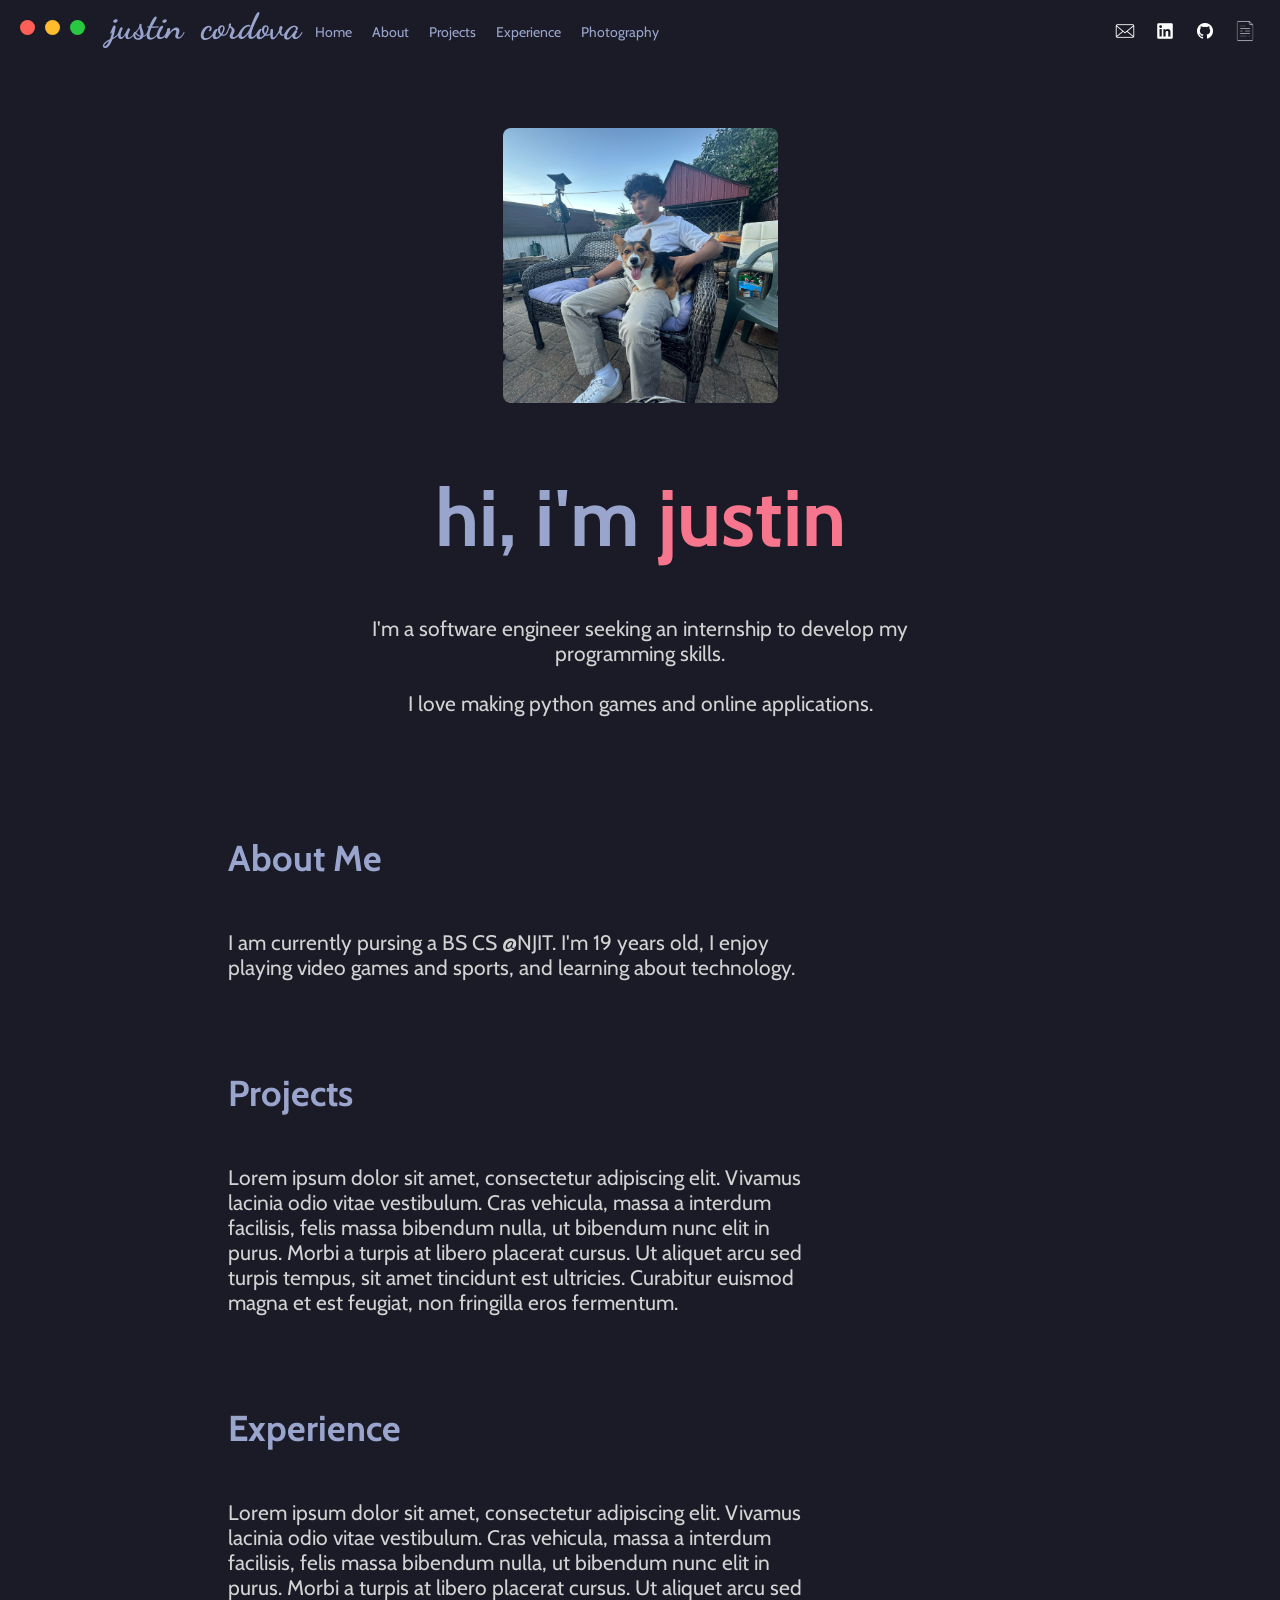
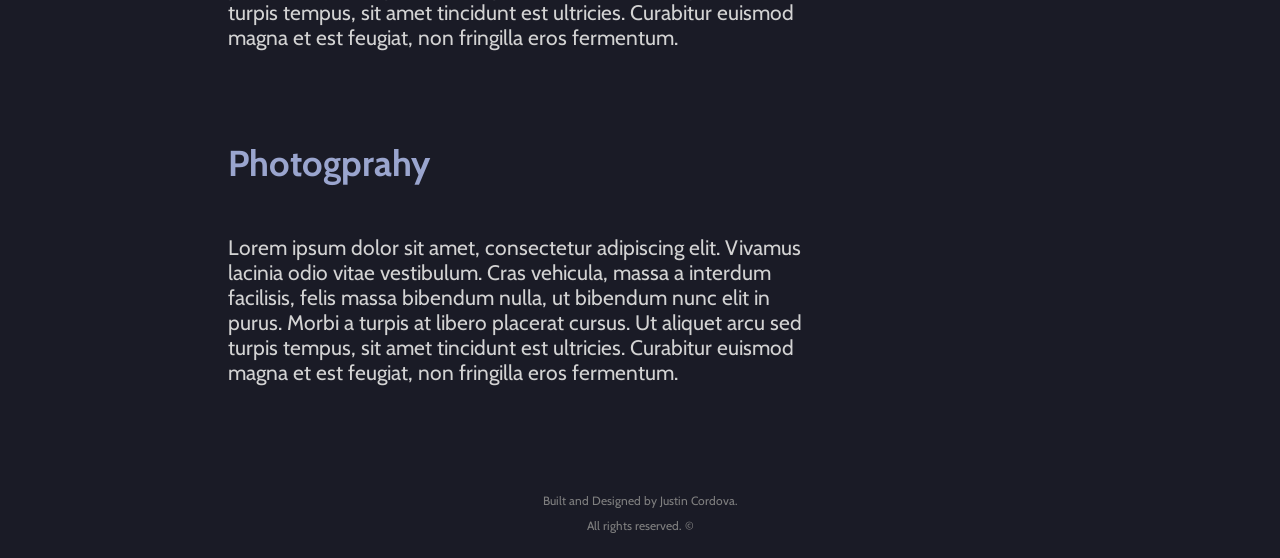
==== index.html @ ad3e6fce "COMMIT" ====
<!DOCTYPE html>
<html lang="en">
  <head>
    <meta charset="UTF-8" />
    <meta name="viewport" content="width=device-width, initial-scale=1.0" />
    <title>Justin Cordova</title>
    <link
      rel="shortcut icon"
      type="image/x-icon"
      href="assets/img/favicon.jpeg"
    />
    <link rel="stylesheet" href="styles/index.css" />
    <link
      rel="stylesheet"
      href="https://fonts.googleapis.com/css2?family=Dancing+Script&display=swap"
    />
    <link
      rel="stylesheet"
      href="https://fonts.googleapis.com/css2?family=Dancing+Script&family=Cabin&display=swap"
    />
  </head>
  <!-- Header Background -->
  <div class="header-bg"></div>

  <body id="home">
    <!-- Header -->
    <header>
      <div class="header-content">
        <h1>
          <span>j</span><span>u</span><span>s</span><span>t</span><span>i</span
          ><span>n</span>
          <span> </span>
          <span>c</span><span>o</span><span>r</span><span>d</span><span>o</span
          ><span>v</span><span>a</span>
        </h1>
        <!-- Navigation -->
        <nav>
          <ul>
            <li><a href="index.html">Home</a></li>
            <li><a href="#about">About</a></li>
            <li><a href="#projects">Projects</a></li>
            <li><a href="#experience">Experience</a></li>
            <li><a href="#photography">Photography</a></li>
          </ul>
        </nav>
      </div>
      <div id="mac-controls">
        <a href="#home" class="mac-circle red-circle"></a>
        <a href="#home" class="mac-circle yellow-circle"></a>
        <a href="#home" class="mac-circle green-circle"></a>
      </div>
      <!-- Social Links Section -->
      <ul class="social-links">
        <li>
          <a href="mailto:justinavodroc@gmail.com">
            <img
              src="assets/img/email-icon.png"
              alt="Email"
              class="social-icon email-icon"
            />
          </a>
        </li>
        <li>
          <a
            href="https://www.linkedin.com/in/justinalolorcordova/"
            target="_blank"
          >
            <img
              src="assets/img/linkedin-icon.png"
              alt="LinkedIn"
              class="social-icon linkedin-icon"
            />
          </a>
        </li>
        <li>
          <a href="https://github.com/JustinCordova" target="_blank">
            <img
              src="assets/img/github-icon.png"
              alt="GitHub"
              class="social-icon github-icon"
            />
          </a>
        </li>
        <li>
          <a href="resume.html">
            <img
              src="assets/img/resume-icon.png"
              alt="Resume"
              class="social-icon resume-icon"
            />
          </a>
        </li>
      </ul>
    </header>

    <!-- Main content -->
    <main>
      <!-- About Section -->
      <section class="default" id="start">
        <div class="image-container">
          <img
            src="assets/img/jusy.jpg"
            alt="jusy"
            class="about-image"
            draggable="false"
            title=""
          />
        </div>
        <h2 class="hello">hi, i'm <span class="highlight">justin</span></h2>
        <p>
          I'm a software engineer seeking an internship to develop my
          programming skills.
          <br />
          <br />
          I love making python games and online applications.
        </p>
      </section>

      <!-- About Section -->
      <section class="default" id="about">
        <h2>About Me</h2>
        <p>I am currently pursing a BS CS @NJIT. I'm 19 years old, I enjoy playing
          video games and sports, and learning about technology.
        </p>
      </section>
      <!-- Projects Section -->
      <section class="default" id="projects">
        <h2>Projects</h2>
        <p>
          Lorem ipsum dolor sit amet, consectetur adipiscing elit. Vivamus
          lacinia odio vitae vestibulum. Cras vehicula, massa a interdum
          facilisis, felis massa bibendum nulla, ut bibendum nunc elit in purus.
          Morbi a turpis at libero placerat cursus. Ut aliquet arcu sed turpis
          tempus, sit amet tincidunt est ultricies. Curabitur euismod magna et
          est feugiat, non fringilla eros fermentum.
        </p>
      </section>
      <!-- Experience Section -->
      <section class="default" id="experience">
        <h2>Experience</h2>
        <p>
          Lorem ipsum dolor sit amet, consectetur adipiscing elit. Vivamus
          lacinia odio vitae vestibulum. Cras vehicula, massa a interdum
          facilisis, felis massa bibendum nulla, ut bibendum nunc elit in purus.
          Morbi a turpis at libero placerat cursus. Ut aliquet arcu sed turpis
          tempus, sit amet tincidunt est ultricies. Curabitur euismod magna et
          est feugiat, non fringilla eros fermentum.
        </p>
      </section>
      <!-- Photography Section -->
      <section class="default" id="photography">
        <h2>Photogprahy</h2>
        <p>
          Lorem ipsum dolor sit amet, consectetur adipiscing elit. Vivamus
          lacinia odio vitae vestibulum. Cras vehicula, massa a interdum
          facilisis, felis massa bibendum nulla, ut bibendum nunc elit in purus.
          Morbi a turpis at libero placerat cursus. Ut aliquet arcu sed turpis
          tempus, sit amet tincidunt est ultricies. Curabitur euismod magna et
          est feugiat, non fringilla eros fermentum.
        </p>
      </section>
    </main>

    <!-- Footer section -->
    <footer>
      <p>Built and Designed by Justin Cordova.</p>
      <p>All rights reserved. &copy;</p>
    </footer>

    <!-- Hidden audio player -->
    <audio id="audio-player" style="display: none"></audio>

    <!-- External JavaScript file -->
    <script src="script.js"></script>
  </body>
</html>
---- styles/index.css ----
/* General styling */
body {
  display: flex;
  flex-direction: column;
  align-items: stretch; /* Align everything to the top left */
  min-height: 100%;
  overflow-y: auto;
  background-color: #1a1b26;
}

/* Scrollbar styling  */
::-webkit-scrollbar {
  width: 6px;
}

::-webkit-scrollbar-thumb {
  background-color: #888;
  border-radius: 6px;
}

::-webkit-scrollbar-thumb:hover {
  background-color: #555;
}

::-webkit-scrollbar-track {
  background: #1a1b26;
}

/* Header styling */
header {
  background-size: 100%;
  color: white;
  text-align: center;
  z-index: 1;
}

header h1 {
  color: #9aa5ce;
  font-family: "Dancing Script", cursive;
  font-size: 36px;
  margin-top: 0;
  position: fixed;
  left: 110px;
  top: 5px;
  z-index: 2;
}

header h1 span {
  display: inline-block;
  transition: transform 0.2s ease;
}

header h1 span:hover {
  transform: translateY(-5px);
  color: #f7768e;
}
.header-bg {
  width: 100%; /* Full width */
  height: 60px; /* Adjust height as needed */
  background-color: #1a1b26; /* Dark background color */
  position: fixed; /* Fixed position under header */
  top: 0px; /* Position it right below the header (adjust based on header height) */
  left: 0; /* Align it to the left */
  z-index: 0; /* Ensure it stays below the header */
}

/* Navigation menu styling */
nav {
  position: fixed; /* Use absolute positioning */
  top: 23px; /* Adjust to move it down from the top */
  left: 315px; /* Center the nav horizontally */
}

nav ul {
  list-style-type: none;
  padding: 0;
  margin: 0;
  display: flex; /* Align navigation items in a row */
}

nav ul li {
  margin-right: 20px; /* Space between items */
}

nav ul li a {
  font-family: "Cabin", sans-serif;
  font-size: 14px;
  color: #9aa5ce;
  text-decoration: none;
  transition: transform 0.3s ease, text-shadow 0.3s ease;
}

nav ul li a:hover {
  color: #f7768e;
}

/* Social Links Styling */
.social-links {
  position: fixed;
  top: 0px; /* Adjust the top position */
  right: 20px; /* Align to the right of the screen */
  list-style-type: none;
  display: flex;
  flex-direction: row; /* Changed to row for horizontal layout */
  gap: 10px; /* Space between icons */
}

.social-links li {
  margin: 0;
}

.social-links img {
  width: 30px; /* Adjust the size of icons */
  height: 30px; /* Adjust the size of icons */
  cursor: pointer;
  transition: transform 0.3s ease;
}

/* Hover effect for Email icon */
.social-links .email-icon:hover {
  content: url("../assets/img/email-icon-red.png");
}

/* Hover effect for LinkedIn icon */
.social-links .linkedin-icon:hover {
  content: url("../assets/img/linkedin-icon-red.png");
}

/* Hover effect for GitHub icon */
.social-links .github-icon:hover {
  content: url("../assets/img/github-icon-red.png");
}

/* Hover effect for Resume icon */
.social-links .resume-icon:hover {
  content: url("../assets/img/resume-icon-red.png");
}

#mac-controls {
  position: fixed;
  top: 20px;
  left: 20px;
  display: flex;
  gap: 10px; /* Space between the circles */
  z-index: 1000; /* Keeps them on top of other content */
}

.mac-circle {
  width: 15px;
  height: 15px;
  border-radius: 50%; /* Make the element a circle */
  cursor: pointer; /* Indicate that they are clickable */
}

.red-circle {
  background-color: #ff5f57; /* macOS red button color */
}

.yellow-circle {
  background-color: #ffbd2e; /* macOS yellow button color */
}

.green-circle {
  background-color: #28c840; /* macOS green button color */
}

.mac-circle:hover {
  opacity: 0.8; /* Slightly reduce opacity on hover to show interactivity */
}

/* Main Content Styles */
main {
  flex: 1;
}
.highlight {
  color: #f7768e !important;
}

/* About Section Styling */
.default {
  font-family: "Cabin", sans-serif;
  max-width: 800px; /* Maximum width for the section */
  margin: 50px auto; /* Center the section with auto margins */
  padding: 20px; /* Padding inside the section */
  margin-top: -50px;
  margin-left: 200px;
  border-radius: 8px; /* Rounded corners */
  color: white; /* Text color */
}

/* About Section Heading */
.default h2 {
  color: #9aa5ce;
  font-size: 36px; /* Size of the heading */
  margin-bottom: 50px; /* Space below the heading */
}

/* About Section Paragraph */
.default p {
  color: lightgrey;
  font-size: 21px; /* Size of the paragraph text */
  max-width: 600px; /* Max width for readability */
}
.default:first-of-type {
  margin-left: auto;
  margin-right: auto;
  margin-top: 100px; /* Adjust this value to reduce the space */
  margin-bottom: 100px;
  max-width: 800px;
  text-align: center;
}

/* Centering the first paragraph block */
.default:first-of-type p {
  text-align: center; /* Ensure the text is centered */
  margin: 0 auto; /* Center block-level elements like paragraphs */
  max-width: 600px; /* Optional: add a max-width for better readability */
}

.hello {
  font-size: 80px !important; /* Set font size specifically for this heading */
  color: #9aa5ce;
  margin-bottom: 50px;
  text-align: center;
}

.image-container {
  display: flex; /* Center the image container */
  justify-content: center; /* Center the image horizontally */
  align-items: center; /* Center the image vertically */
  text-align: center;
  margin: 0; /* Reset margin */
  padding: 0; /* Reset padding */
}

.about-image {
  width: 275px; /* Adjust as needed */
  height: 275px; /* Adjust as needed */
  object-fit: cover;
  border-radius: 8px; /* Optional: for rounded corners */
  margin-top: 0px; /* Optional: adjust top margin if needed */
  display: block; /* Makes the image a block-level element */
  margin: 0 auto; /* Centers the image horizontally */
  transition: transform 0.3s ease;
  display: block; /* Ensure it's a block element */
  pointer-events: none;
}
.about-image:hover {
  transform: scale(1.5);
}
Make a square that covers about-image, under it, when its hovered, transform about-image

.scaled {
  transform: scale(1.5); /* Scale image to 1.5 times its size */
}

/* Footer styling */
footer {
  font-family: "Cabin", sans-serif;
  font-size: 12px;
  display: flex; /* Use flexbox */
  flex-direction: column; /* Stack children vertically */
  justify-content: center; /* Horizontally center the content */
  align-items: center; /* Center the text inside the footer */
  width: 100%; /* Takes full width */
  text-align: center; /* Centers text */
  padding: 1em 0; /* Adds some vertical padding */
  color: white; /* Text color */
}

footer p {
  color: grey;
  margin: 0; /* Remove default margin */
  padding: 5px; /* Remove any padding if necessary */
}
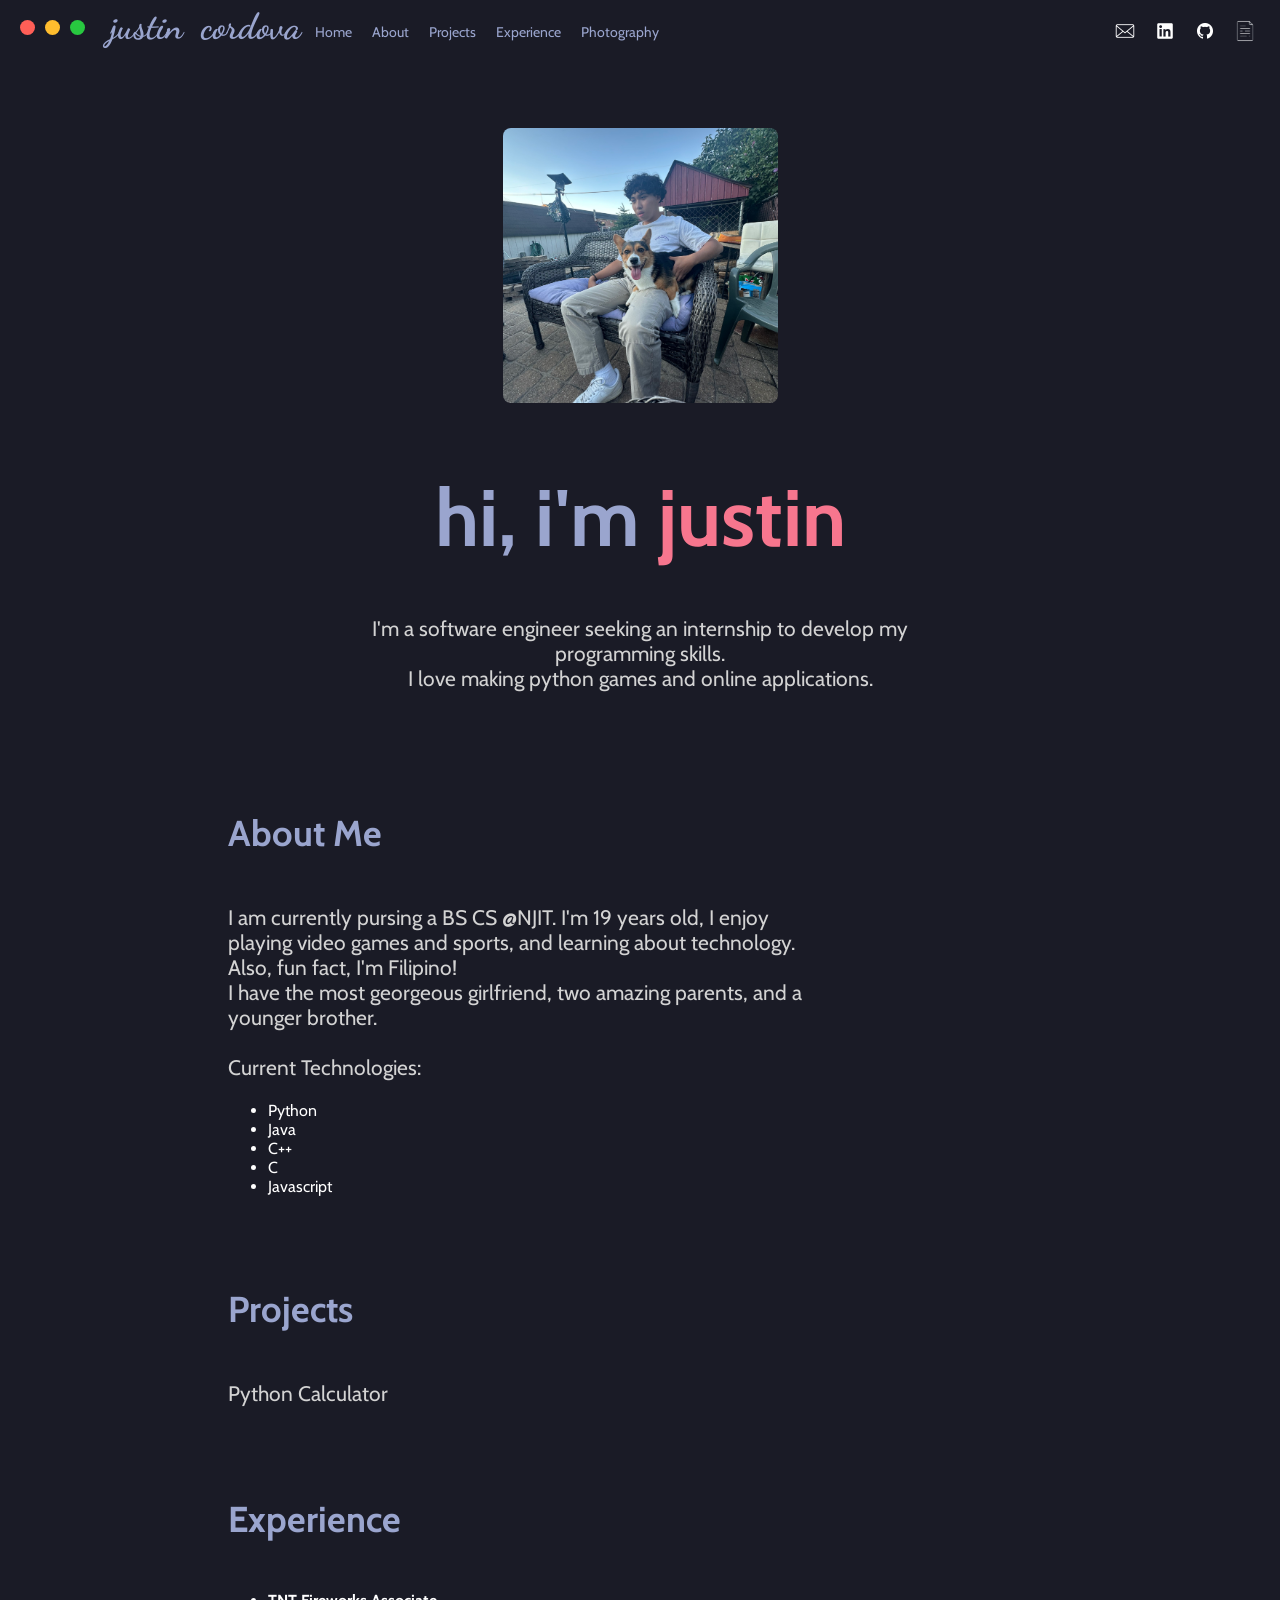
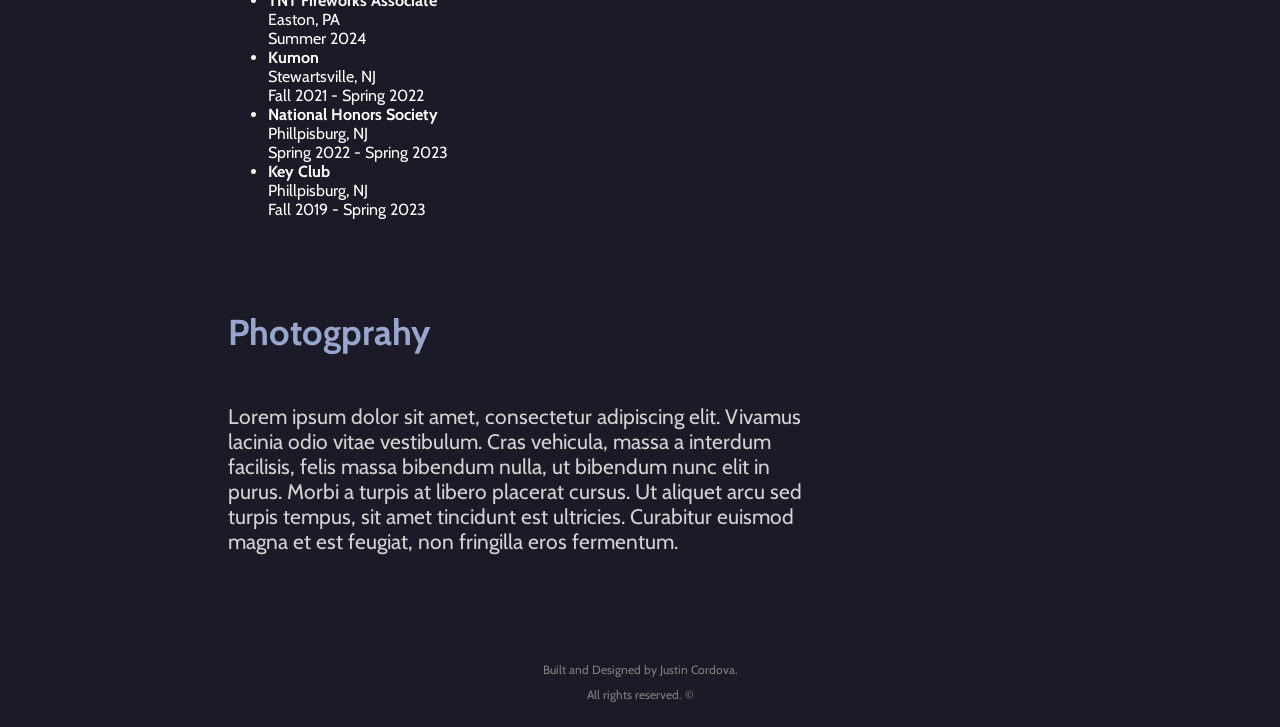
==== commit 3964fd2a: "C" ====
--- a/index.html
+++ b/index.html
@@ -36,7 +36,7 @@
         <!-- Navigation -->
         <nav>
           <ul>
-            <li><a href="index.html">Home</a></li>
+            <li><a href="#home">Home</a></li>
             <li><a href="#about">About</a></li>
             <li><a href="#projects">Projects</a></li>
             <li><a href="#experience">Experience</a></li>
@@ -111,7 +111,6 @@
           I'm a software engineer seeking an internship to develop my
           programming skills.
           <br />
-          <br />
           I love making python games and online applications.
         </p>
       </section>
@@ -120,12 +119,67 @@
       <section class="default" id="about">
         <h2>About Me</h2>
         <p>I am currently pursing a BS CS @NJIT. I'm 19 years old, I enjoy playing
-          video games and sports, and learning about technology.
+          video games and sports, and learning about technology. Also, fun fact, I'm Filipino!
+          <br />
+          I have the most georgeous girlfriend, two amazing parents, and a younger brother.
+          <br />
+          <br />
+          Current Technologies:
+          <ul>
+            <li>Python</li>
+            <li>Java</li>
+            <li>C++</li>
+            <li>C</li>
+            <li>Javascript</li>
+          </ul>
         </p>
       </section>
       <!-- Projects Section -->
       <section class="default" id="projects">
         <h2>Projects</h2>
+        <p>
+          Python Calculator
+        </p>
+      </section>
+      <!-- Experience Section -->
+      <section class="default" id="experience">
+        <h2>Experience</h2>
+        <p>
+          <ul>
+            <li>
+              <strong>TNT Fireworks Associate</strong>
+              <br />
+              Easton, PA
+              <br />
+              Summer 2024
+            </li>
+            <li>
+              <strong>Kumon</strong>
+              <br />
+              Stewartsville, NJ
+              <br />
+              Fall 2021 - Spring 2022
+            </li>
+            <li>
+              <strong>National Honors Society</strong>
+              <br />
+              Phillpisburg, NJ
+              <br />
+              Spring 2022 - Spring 2023
+            </li>
+            <li>
+              <strong>Key Club</strong>
+              <br />
+              Phillpisburg, NJ
+              <br />
+              Fall 2019 - Spring 2023
+            </li>
+          </ul>
+        </p>
+      </section>
+      <!-- Photography Section -->
+      <section class="default" id="photography">
+        <h2>Photogprahy</h2>
         <p>
           Lorem ipsum dolor sit amet, consectetur adipiscing elit. Vivamus
           lacinia odio vitae vestibulum. Cras vehicula, massa a interdum
@@ -135,30 +189,6 @@
           est feugiat, non fringilla eros fermentum.
         </p>
       </section>
-      <!-- Experience Section -->
-      <section class="default" id="experience">
-        <h2>Experience</h2>
-        <p>
-          Lorem ipsum dolor sit amet, consectetur adipiscing elit. Vivamus
-          lacinia odio vitae vestibulum. Cras vehicula, massa a interdum
-          facilisis, felis massa bibendum nulla, ut bibendum nunc elit in purus.
-          Morbi a turpis at libero placerat cursus. Ut aliquet arcu sed turpis
-          tempus, sit amet tincidunt est ultricies. Curabitur euismod magna et
-          est feugiat, non fringilla eros fermentum.
-        </p>
-      </section>
-      <!-- Photography Section -->
-      <section class="default" id="photography">
-        <h2>Photogprahy</h2>
-        <p>
-          Lorem ipsum dolor sit amet, consectetur adipiscing elit. Vivamus
-          lacinia odio vitae vestibulum. Cras vehicula, massa a interdum
-          facilisis, felis massa bibendum nulla, ut bibendum nunc elit in purus.
-          Morbi a turpis at libero placerat cursus. Ut aliquet arcu sed turpis
-          tempus, sit amet tincidunt est ultricies. Curabitur euismod magna et
-          est feugiat, non fringilla eros fermentum.
-        </p>
-      </section>
     </main>
 
     <!-- Footer section -->
--- a/styles/index.css
+++ b/styles/index.css
@@ -6,6 +6,10 @@
   min-height: 100%;
   overflow-y: auto;
   background-color: #1a1b26;
+}
+
+html {
+  scroll-behavior: smooth;
 }
 
 /* Scrollbar styling  */
@@ -231,6 +235,10 @@
   text-align: center;
   margin: 0; /* Reset margin */
   padding: 0; /* Reset padding */
+  transition: transform 0.3s ease;
+}
+.image-container:hover {
+  transform: scale(1.5);
 }
 
 .about-image {
@@ -244,14 +252,6 @@
   transition: transform 0.3s ease;
   display: block; /* Ensure it's a block element */
   pointer-events: none;
-}
-.about-image:hover {
-  transform: scale(1.5);
-}
-Make a square that covers about-image, under it, when its hovered, transform about-image
-
-.scaled {
-  transform: scale(1.5); /* Scale image to 1.5 times its size */
 }
 
 /* Footer styling */
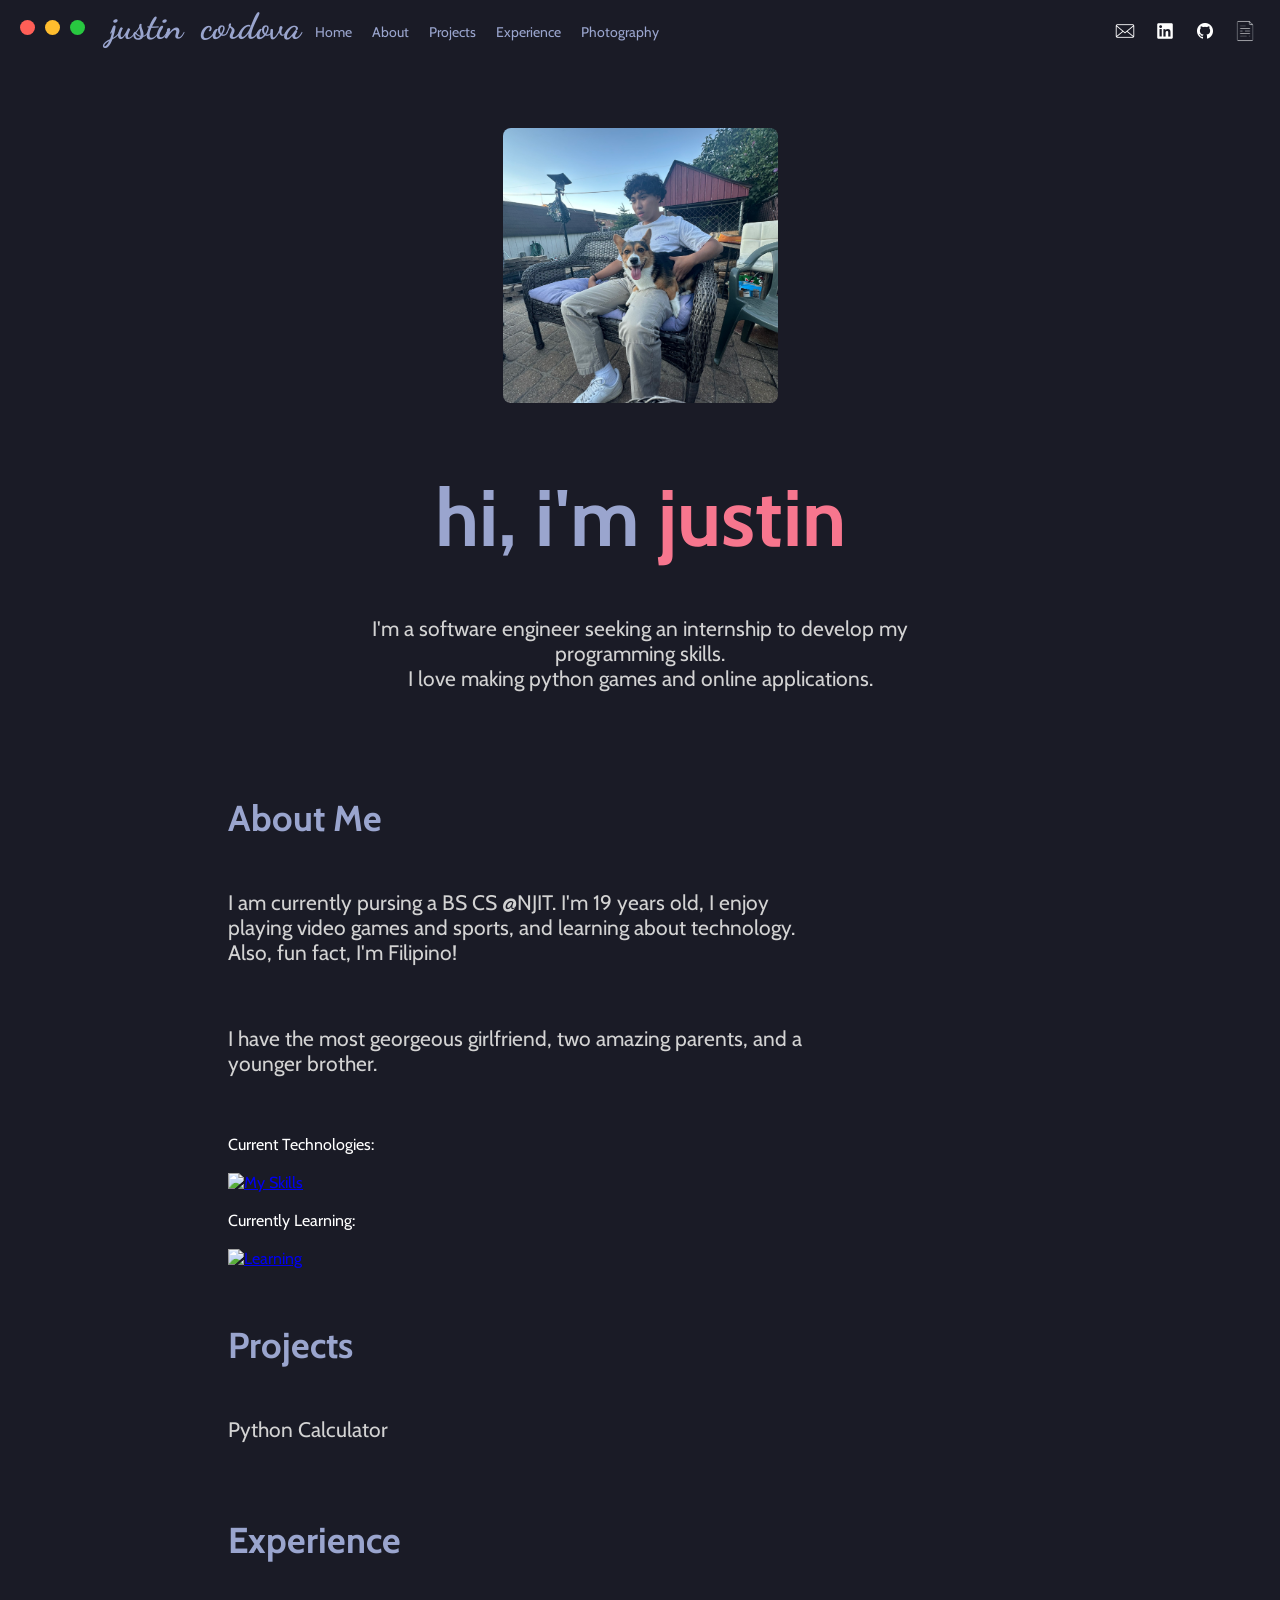
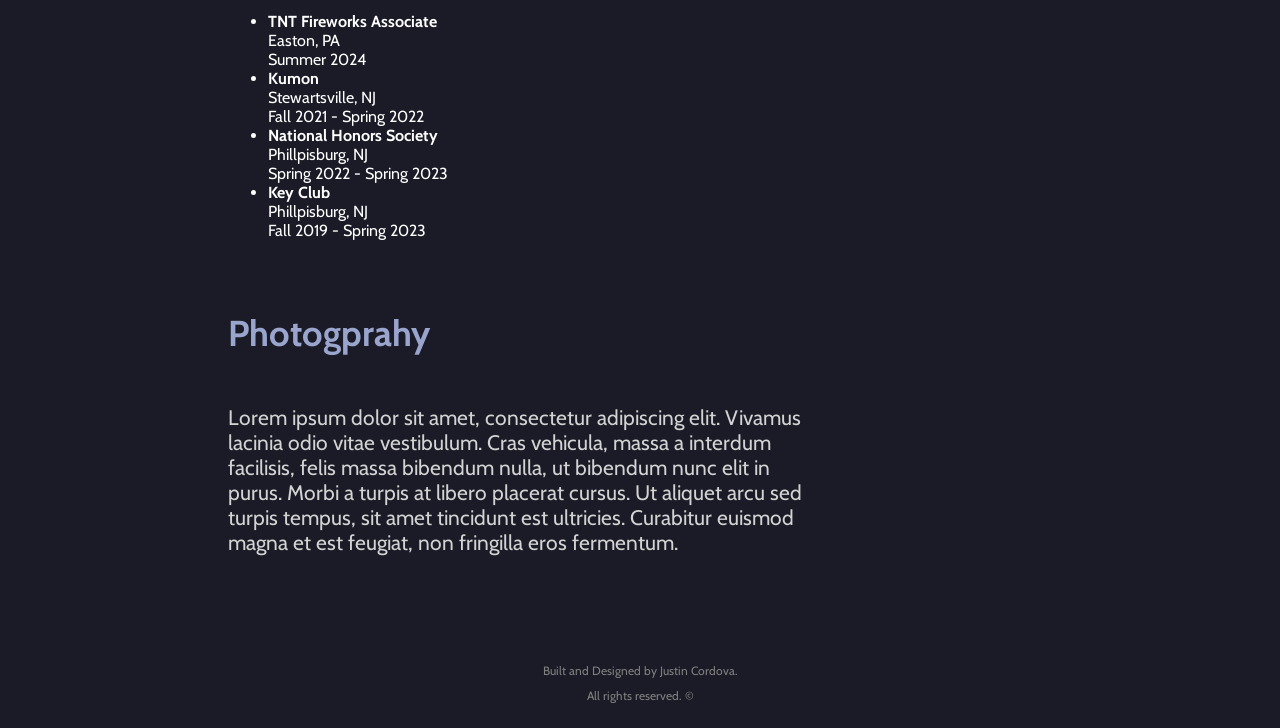
==== commit 594f5c06: "C" ====
--- a/index.html
+++ b/index.html
@@ -118,64 +118,78 @@
       <!-- About Section -->
       <section class="default" id="about">
         <h2>About Me</h2>
-        <p>I am currently pursing a BS CS @NJIT. I'm 19 years old, I enjoy playing
-          video games and sports, and learning about technology. Also, fun fact, I'm Filipino!
-          <br />
-          I have the most georgeous girlfriend, two amazing parents, and a younger brother.
-          <br />
-          <br />
-          Current Technologies:
-          <ul>
-            <li>Python</li>
-            <li>Java</li>
-            <li>C++</li>
-            <li>C</li>
-            <li>Javascript</li>
-          </ul>
-        </p>
+        <p>
+          I am currently pursing a BS CS @NJIT. I'm 19 years old, I enjoy
+          playing video games and sports, and learning about technology. Also,
+          fun fact, I'm Filipino!
+        </p>
+        <br />
+        <p>
+          I have the most georgeous girlfriend, two amazing parents, and a
+          younger brother.
+        </p>
+        <br />
+        <br />
+        Current Technologies:
+        <!-- Skill icons section -->
+        <br />
+        <br />
+        <a href="https://skillicons.dev">
+          <img
+            src="https://skillicons.dev/icons?i=html,css,js,bootstrap,cpp,c,java,python,php"
+            alt="My Skills"
+          />
+        </a>
+        <br />
+        <br />
+        Currently Learning:
+        <br />
+        <br />
+        <a href="https://skillicons.dev">
+          <img
+            src="https://skillicons.dev/icons?i=htmx,go,react,nextjs,dart,flutter,rust"
+            alt="Learning"
+          />
+        </a>
       </section>
       <!-- Projects Section -->
       <section class="default" id="projects">
         <h2>Projects</h2>
-        <p>
-          Python Calculator
-        </p>
+        <p>Python Calculator</p>
       </section>
       <!-- Experience Section -->
       <section class="default" id="experience">
         <h2>Experience</h2>
-        <p>
-          <ul>
-            <li>
-              <strong>TNT Fireworks Associate</strong>
-              <br />
-              Easton, PA
-              <br />
-              Summer 2024
-            </li>
-            <li>
-              <strong>Kumon</strong>
-              <br />
-              Stewartsville, NJ
-              <br />
-              Fall 2021 - Spring 2022
-            </li>
-            <li>
-              <strong>National Honors Society</strong>
-              <br />
-              Phillpisburg, NJ
-              <br />
-              Spring 2022 - Spring 2023
-            </li>
-            <li>
-              <strong>Key Club</strong>
-              <br />
-              Phillpisburg, NJ
-              <br />
-              Fall 2019 - Spring 2023
-            </li>
-          </ul>
-        </p>
+        <ul>
+          <li>
+            <strong>TNT Fireworks Associate</strong>
+            <br />
+            Easton, PA
+            <br />
+            Summer 2024
+          </li>
+          <li>
+            <strong>Kumon</strong>
+            <br />
+            Stewartsville, NJ
+            <br />
+            Fall 2021 - Spring 2022
+          </li>
+          <li>
+            <strong>National Honors Society</strong>
+            <br />
+            Phillpisburg, NJ
+            <br />
+            Spring 2022 - Spring 2023
+          </li>
+          <li>
+            <strong>Key Club</strong>
+            <br />
+            Phillpisburg, NJ
+            <br />
+            Fall 2019 - Spring 2023
+          </li>
+        </ul>
       </section>
       <!-- Photography Section -->
       <section class="default" id="photography">
--- a/styles/index.css
+++ b/styles/index.css
@@ -2,7 +2,7 @@
 body {
   display: flex;
   flex-direction: column;
-  align-items: stretch; /* Align everything to the top left */
+  align-items: stretch;
   min-height: 100%;
   overflow-y: auto;
   background-color: #1a1b26;
@@ -59,31 +59,31 @@
   color: #f7768e;
 }
 .header-bg {
-  width: 100%; /* Full width */
-  height: 60px; /* Adjust height as needed */
-  background-color: #1a1b26; /* Dark background color */
-  position: fixed; /* Fixed position under header */
-  top: 0px; /* Position it right below the header (adjust based on header height) */
-  left: 0; /* Align it to the left */
-  z-index: 0; /* Ensure it stays below the header */
+  width: 100%;
+  height: 60px;
+  background-color: #1a1b26;
+  position: fixed;
+  top: 0px;
+  left: 0;
+  z-index: 0;
 }
 
 /* Navigation menu styling */
 nav {
-  position: fixed; /* Use absolute positioning */
-  top: 23px; /* Adjust to move it down from the top */
-  left: 315px; /* Center the nav horizontally */
+  position: fixed;
+  top: 23px;
+  left: 315px;
 }
 
 nav ul {
   list-style-type: none;
   padding: 0;
   margin: 0;
-  display: flex; /* Align navigation items in a row */
+  display: flex;
 }
 
 nav ul li {
-  margin-right: 20px; /* Space between items */
+  margin-right: 20px;
 }
 
 nav ul li a {
@@ -101,12 +101,12 @@
 /* Social Links Styling */
 .social-links {
   position: fixed;
-  top: 0px; /* Adjust the top position */
-  right: 20px; /* Align to the right of the screen */
+  top: 0px;
+  right: 20px;
   list-style-type: none;
   display: flex;
-  flex-direction: row; /* Changed to row for horizontal layout */
-  gap: 10px; /* Space between icons */
+  flex-direction: row;
+  gap: 10px;
 }
 
 .social-links li {
@@ -114,8 +114,8 @@
 }
 
 .social-links img {
-  width: 30px; /* Adjust the size of icons */
-  height: 30px; /* Adjust the size of icons */
+  width: 30px;
+  height: 30px;
   cursor: pointer;
   transition: transform 0.3s ease;
 }
@@ -145,31 +145,31 @@
   top: 20px;
   left: 20px;
   display: flex;
-  gap: 10px; /* Space between the circles */
-  z-index: 1000; /* Keeps them on top of other content */
+  gap: 10px;
+  z-index: 1000;
 }
 
 .mac-circle {
   width: 15px;
   height: 15px;
-  border-radius: 50%; /* Make the element a circle */
-  cursor: pointer; /* Indicate that they are clickable */
+  border-radius: 50%;
+  cursor: pointer;
 }
 
 .red-circle {
-  background-color: #ff5f57; /* macOS red button color */
+  background-color: #ff5f57;
 }
 
 .yellow-circle {
-  background-color: #ffbd2e; /* macOS yellow button color */
+  background-color: #ffbd2e;
 }
 
 .green-circle {
-  background-color: #28c840; /* macOS green button color */
+  background-color: #28c840;
 }
 
 .mac-circle:hover {
-  opacity: 0.8; /* Slightly reduce opacity on hover to show interactivity */
+  opacity: 0.8;
 }
 
 /* Main Content Styles */
@@ -183,32 +183,33 @@
 /* About Section Styling */
 .default {
   font-family: "Cabin", sans-serif;
-  max-width: 800px; /* Maximum width for the section */
-  margin: 50px auto; /* Center the section with auto margins */
-  padding: 20px; /* Padding inside the section */
-  margin-top: -50px;
+  max-width: 800px;
+  margin: 50px auto;
+  padding: 20px;
+  margin-top: -65px;
   margin-left: 200px;
-  border-radius: 8px; /* Rounded corners */
-  color: white; /* Text color */
+  border-radius: 8px;
+  color: white;
 }
 
 /* About Section Heading */
 .default h2 {
   color: #9aa5ce;
-  font-size: 36px; /* Size of the heading */
-  margin-bottom: 50px; /* Space below the heading */
+  font-size: 36px;
+  margin-bottom: 50px;
 }
 
 /* About Section Paragraph */
 .default p {
   color: lightgrey;
-  font-size: 21px; /* Size of the paragraph text */
-  max-width: 600px; /* Max width for readability */
-}
+  font-size: 21px;
+  max-width: 600px;
+}
+
 .default:first-of-type {
   margin-left: auto;
   margin-right: auto;
-  margin-top: 100px; /* Adjust this value to reduce the space */
+  margin-top: 100px;
   margin-bottom: 100px;
   max-width: 800px;
   text-align: center;
@@ -216,60 +217,81 @@
 
 /* Centering the first paragraph block */
 .default:first-of-type p {
-  text-align: center; /* Ensure the text is centered */
-  margin: 0 auto; /* Center block-level elements like paragraphs */
-  max-width: 600px; /* Optional: add a max-width for better readability */
-}
-
+  text-align: center;
+  margin: 0 auto;
+  max-width: 600px;
+}
 .hello {
-  font-size: 80px !important; /* Set font size specifically for this heading */
+  font-size: 80px !important;
   color: #9aa5ce;
   margin-bottom: 50px;
   text-align: center;
-}
+  white-space: nowrap; /* Prevent text from wrapping */
+  overflow: hidden; /* Hide overflow */
+}
+
+
 
 .image-container {
-  display: flex; /* Center the image container */
-  justify-content: center; /* Center the image horizontally */
-  align-items: center; /* Center the image vertically */
-  text-align: center;
-  margin: 0; /* Reset margin */
-  padding: 0; /* Reset padding */
+  width: 275px;
+  height: 275px;
+  object-fit: cover;
+  border-radius: 8px;
+  margin-top: 0px;
+  display: block;
+  margin: 0 auto;
   transition: transform 0.3s ease;
+  display: block;
 }
 .image-container:hover {
   transform: scale(1.5);
 }
 
 .about-image {
-  width: 275px; /* Adjust as needed */
-  height: 275px; /* Adjust as needed */
+  width: 275px;
+  height: 275px;
   object-fit: cover;
-  border-radius: 8px; /* Optional: for rounded corners */
-  margin-top: 0px; /* Optional: adjust top margin if needed */
-  display: block; /* Makes the image a block-level element */
-  margin: 0 auto; /* Centers the image horizontally */
+  border-radius: 8px;
+  margin-top: 0px;
+  display: block;
+  margin: 0 auto;
   transition: transform 0.3s ease;
-  display: block; /* Ensure it's a block element */
+  display: block;
   pointer-events: none;
+}
+
+/* Projects Section Background*/
+.projects {
+  width: 500px;
+  height: 300px;
+  background-color: #8d93a7;
+  border-radius: 20px;
+}
+
+/* Album Section Background */
+.album-gallery {
+  width: 300px;
+  height: 300px;
+  background-color: #8d93a7;
+  border-radius: 20px;
 }
 
 /* Footer styling */
 footer {
   font-family: "Cabin", sans-serif;
   font-size: 12px;
-  display: flex; /* Use flexbox */
-  flex-direction: column; /* Stack children vertically */
-  justify-content: center; /* Horizontally center the content */
-  align-items: center; /* Center the text inside the footer */
-  width: 100%; /* Takes full width */
-  text-align: center; /* Centers text */
-  padding: 1em 0; /* Adds some vertical padding */
-  color: white; /* Text color */
+  display: flex;
+  flex-direction: column;
+  justify-content: center;
+  align-items: center;
+  width: 100%;
+  text-align: center;
+  padding: 1em 0;
+  color: white;
 }
 
 footer p {
   color: grey;
-  margin: 0; /* Remove default margin */
-  padding: 5px; /* Remove any padding if necessary */
-}
+  margin: 0;
+  padding: 5px;
+}
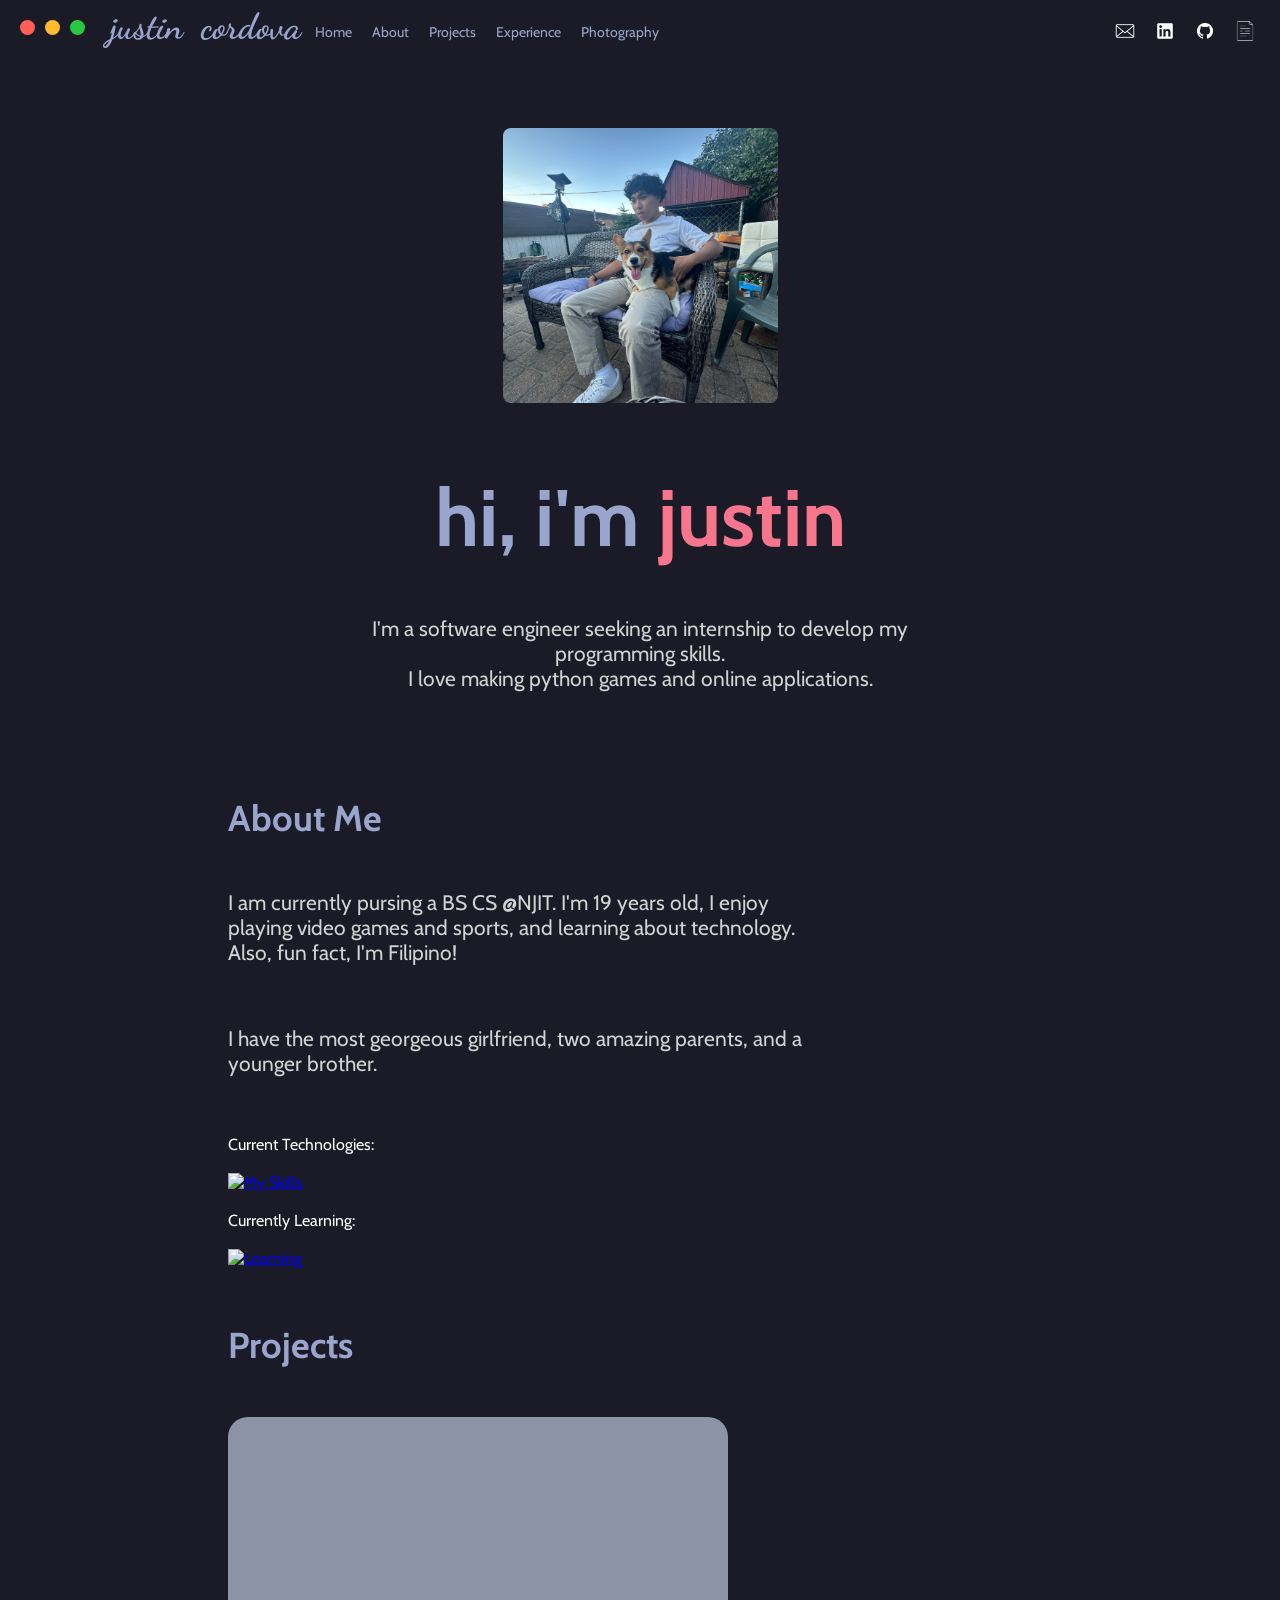
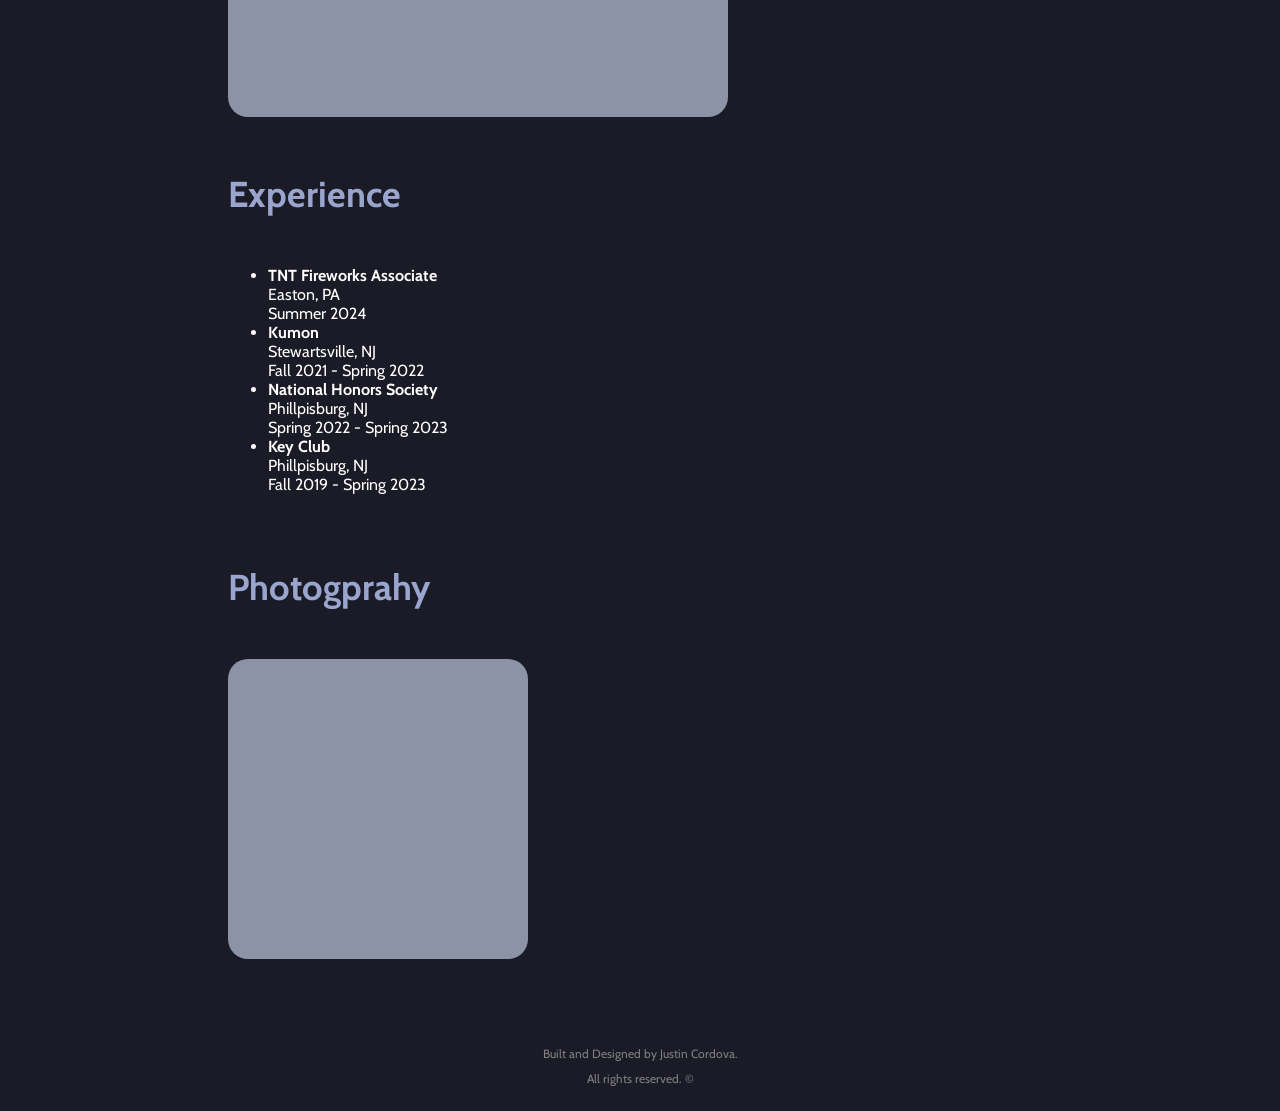
==== commit 4e5d155f: "C" ====
--- a/index.html
+++ b/index.html
@@ -10,14 +10,6 @@
       href="assets/img/favicon.jpeg"
     />
     <link rel="stylesheet" href="styles/index.css" />
-    <link
-      rel="stylesheet"
-      href="https://fonts.googleapis.com/css2?family=Dancing+Script&display=swap"
-    />
-    <link
-      rel="stylesheet"
-      href="https://fonts.googleapis.com/css2?family=Dancing+Script&family=Cabin&display=swap"
-    />
   </head>
   <!-- Header Background -->
   <div class="header-bg"></div>
@@ -155,7 +147,7 @@
       <!-- Projects Section -->
       <section class="default" id="projects">
         <h2>Projects</h2>
-        <p>Python Calculator</p>
+        <div class="projects"></div>
       </section>
       <!-- Experience Section -->
       <section class="default" id="experience">
@@ -194,14 +186,7 @@
       <!-- Photography Section -->
       <section class="default" id="photography">
         <h2>Photogprahy</h2>
-        <p>
-          Lorem ipsum dolor sit amet, consectetur adipiscing elit. Vivamus
-          lacinia odio vitae vestibulum. Cras vehicula, massa a interdum
-          facilisis, felis massa bibendum nulla, ut bibendum nunc elit in purus.
-          Morbi a turpis at libero placerat cursus. Ut aliquet arcu sed turpis
-          tempus, sit amet tincidunt est ultricies. Curabitur euismod magna et
-          est feugiat, non fringilla eros fermentum.
-        </p>
+        <div class="album-gallery"></div>
       </section>
     </main>
 
--- a/styles/index.css
+++ b/styles/index.css
@@ -1,15 +1,16 @@
+@import url('https://fonts.googleapis.com/css2?family=Dancing+Script&display=swap');
+@import url('https://fonts.googleapis.com/css2?family=Dancing+Script&family=Cabin&display=swap');
+
+html {
+  scroll-behavior: smooth;
+}
+
 /* General styling */
 body {
   display: flex;
   flex-direction: column;
-  align-items: stretch;
-  min-height: 100%;
   overflow-y: auto;
   background-color: #1a1b26;
-}
-
-html {
-  scroll-behavior: smooth;
 }
 
 /* Scrollbar styling  */
@@ -120,26 +121,24 @@
   transition: transform 0.3s ease;
 }
 
-/* Hover effect for Email icon */
+/* Hover effect for Contacts/Socials */
 .social-links .email-icon:hover {
   content: url("../assets/img/email-icon-red.png");
 }
 
-/* Hover effect for LinkedIn icon */
 .social-links .linkedin-icon:hover {
   content: url("../assets/img/linkedin-icon-red.png");
 }
 
-/* Hover effect for GitHub icon */
 .social-links .github-icon:hover {
   content: url("../assets/img/github-icon-red.png");
 }
 
-/* Hover effect for Resume icon */
 .social-links .resume-icon:hover {
   content: url("../assets/img/resume-icon-red.png");
 }
 
+/* Mac Controls Styling */
 #mac-controls {
   position: fixed;
   top: 20px;
@@ -221,6 +220,7 @@
   margin: 0 auto;
   max-width: 600px;
 }
+
 .hello {
   font-size: 80px !important;
   color: #9aa5ce;
@@ -229,8 +229,6 @@
   white-space: nowrap; /* Prevent text from wrapping */
   overflow: hidden; /* Hide overflow */
 }
-
-
 
 .image-container {
   width: 275px;
@@ -243,6 +241,7 @@
   transition: transform 0.3s ease;
   display: block;
 }
+
 .image-container:hover {
   transform: scale(1.5);
 }
@@ -294,4 +293,4 @@
   color: grey;
   margin: 0;
   padding: 5px;
-}
+}
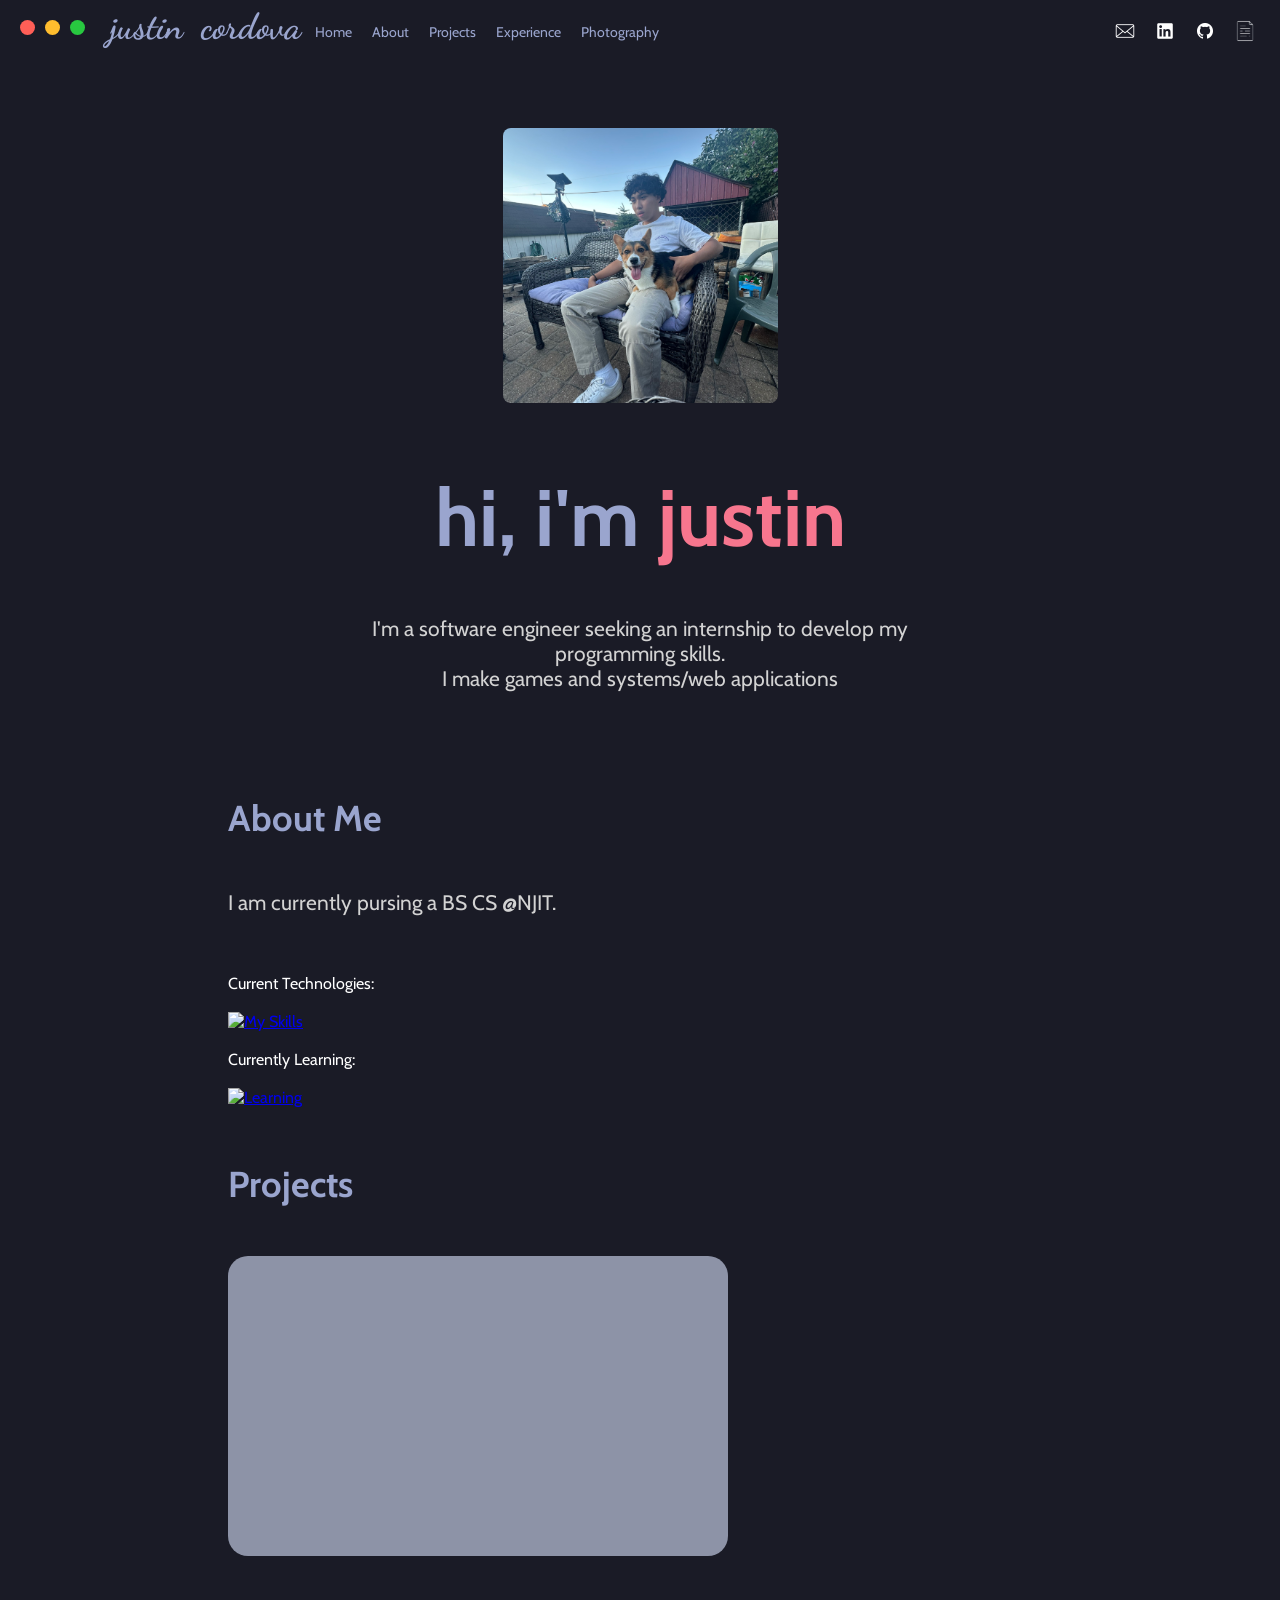
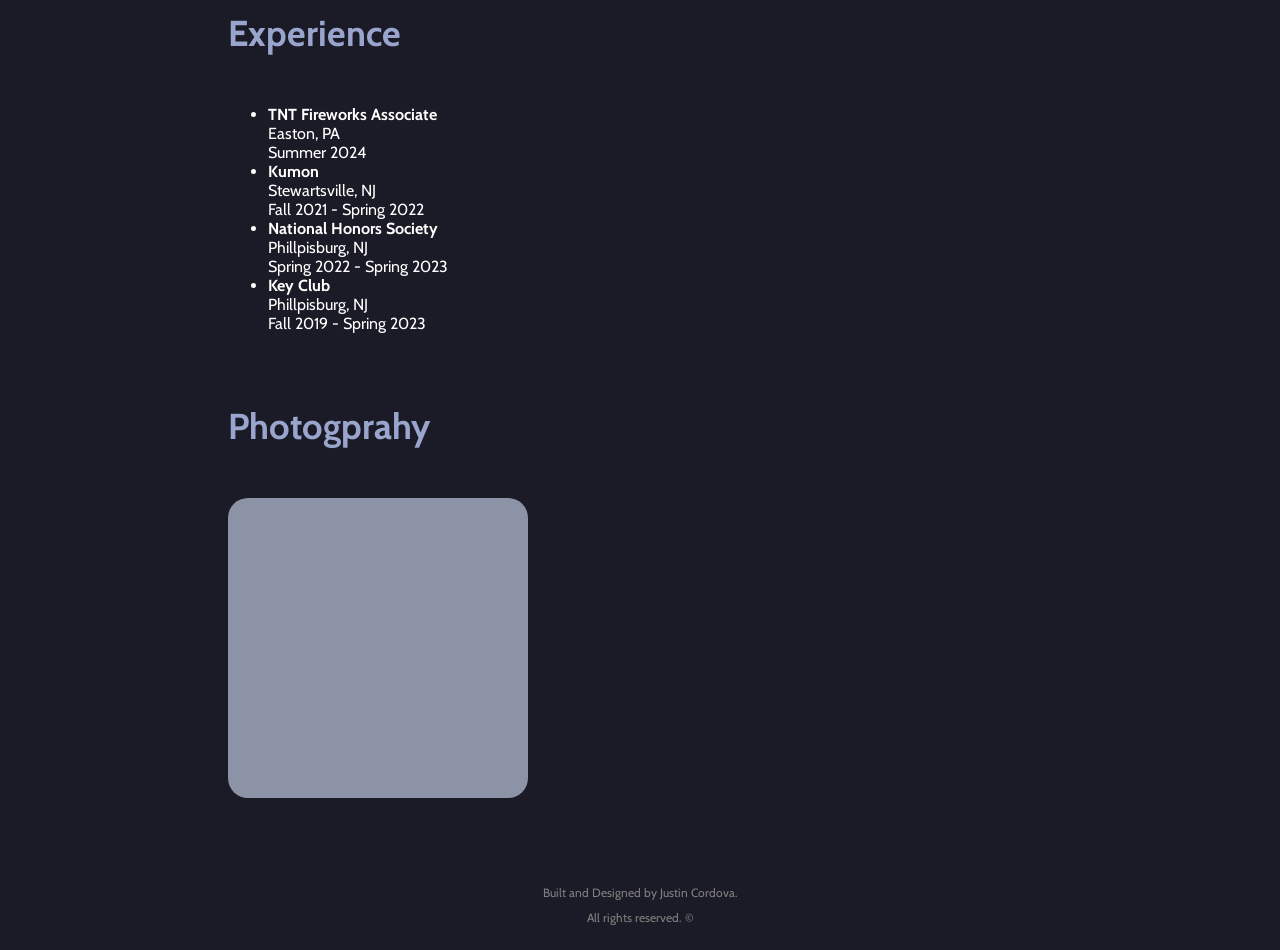
==== commit 70e68ef4: "C" ====
--- a/index.html
+++ b/index.html
@@ -103,7 +103,7 @@
           I'm a software engineer seeking an internship to develop my
           programming skills.
           <br />
-          I love making python games and online applications.
+          I make games and systems/web applications
         </p>
       </section>
 
@@ -111,14 +111,7 @@
       <section class="default" id="about">
         <h2>About Me</h2>
         <p>
-          I am currently pursing a BS CS @NJIT. I'm 19 years old, I enjoy
-          playing video games and sports, and learning about technology. Also,
-          fun fact, I'm Filipino!
-        </p>
-        <br />
-        <p>
-          I have the most georgeous girlfriend, two amazing parents, and a
-          younger brother.
+          I am currently pursing a BS CS @NJIT.
         </p>
         <br />
         <br />
@@ -139,7 +132,7 @@
         <br />
         <a href="https://skillicons.dev">
           <img
-            src="https://skillicons.dev/icons?i=htmx,go,react,nextjs,dart,flutter,rust"
+            src="https://skillicons.dev/icons?i=go,react,nextjs"
             alt="Learning"
           />
         </a>
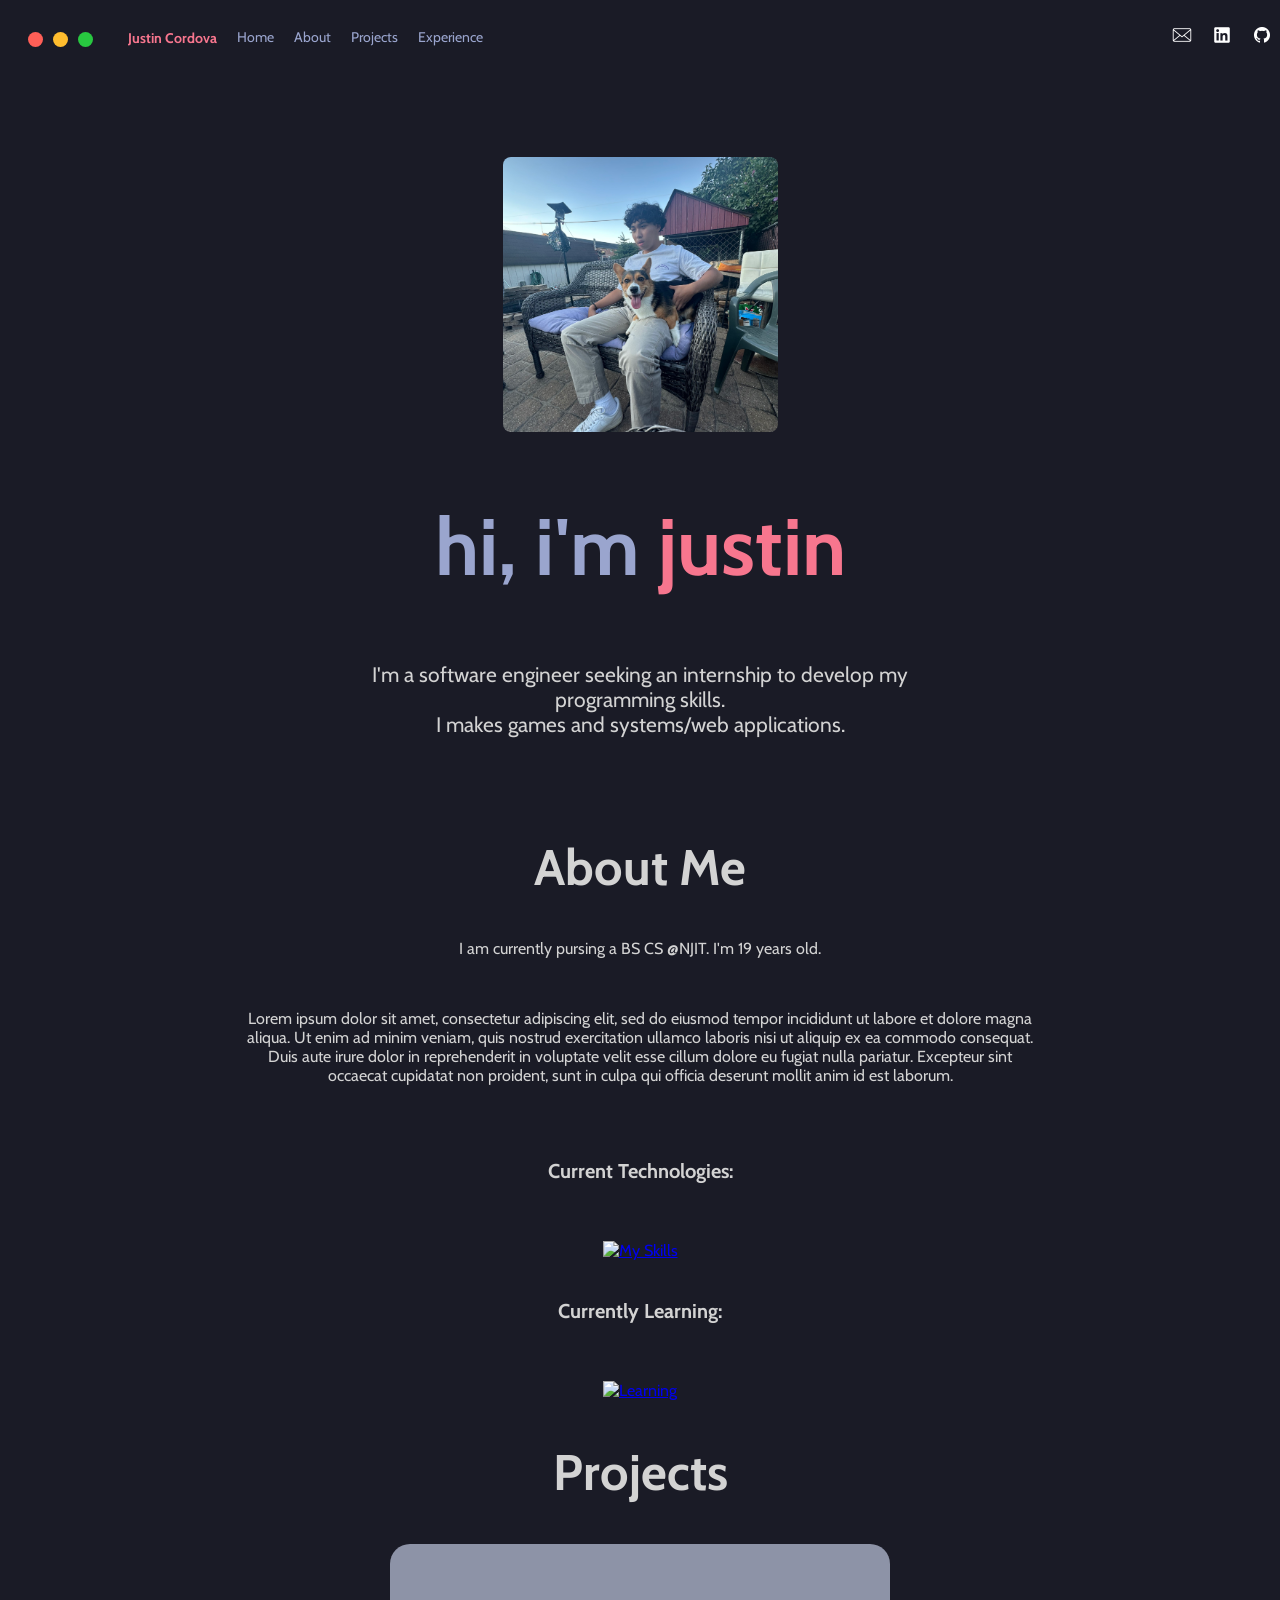
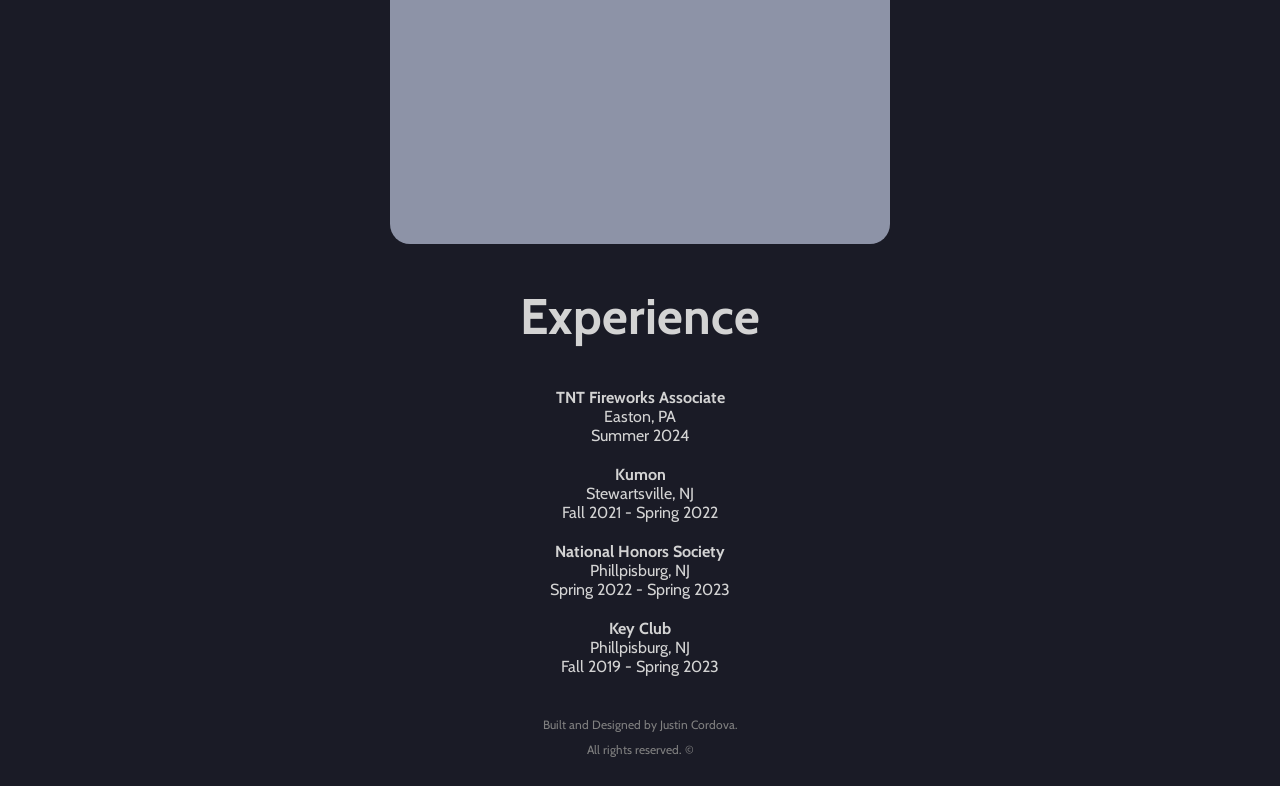
==== commit 8593abcd: "C" ====
--- a/index.html
+++ b/index.html
@@ -4,35 +4,46 @@
     <meta charset="UTF-8" />
     <meta name="viewport" content="width=device-width, initial-scale=1.0" />
     <title>Justin Cordova</title>
+    <!-- Web Icon -->
     <link
       rel="shortcut icon"
       type="image/x-icon"
       href="assets/img/favicon.jpeg"
     />
+    <!-- CSS -->
+    <link rel="stylesheet" href="styles/slicknav.min.css" />
     <link rel="stylesheet" href="styles/index.css" />
+    <link rel="stylesheet" href="styles/navbar.css" />
+    <script
+      src="https://code.jquery.com/jquery-3.7.1.js"
+      integrity="sha256-eKhayi8LEQwp4NKxN+CfCh+3qOVUtJn3QNZ0TciWLP4="
+      crossorigin="anonymous"
+    ></script>
+    <script src="js/jquery.slicknav.min.js"></script>
+    <script>
+      $(function () {
+        $("#nav-menu").slicknav();
+      });
+    </script>
   </head>
   <!-- Header Background -->
-  <div class="header-bg"></div>
 
   <body id="home">
-    <!-- Header -->
-    <header>
-      <div class="header-content">
-        <h1>
-          <span>j</span><span>u</span><span>s</span><span>t</span><span>i</span
-          ><span>n</span>
-          <span> </span>
-          <span>c</span><span>o</span><span>r</span><span>d</span><span>o</span
-          ><span>v</span><span>a</span>
-        </h1>
+    <!-- Navbar -->
+    <div class="navbar">
+      <div>
         <!-- Navigation -->
         <nav>
-          <ul>
+          <ul id="nav-menu">
+            <li id="name">
+              <a href="index.html">
+                <span class="highlight">Justin Cordova</span>
+              </a>
+            </li>
             <li><a href="#home">Home</a></li>
             <li><a href="#about">About</a></li>
             <li><a href="#projects">Projects</a></li>
             <li><a href="#experience">Experience</a></li>
-            <li><a href="#photography">Photography</a></li>
           </ul>
         </nav>
       </div>
@@ -73,27 +84,18 @@
             />
           </a>
         </li>
-        <li>
-          <a href="resume.html">
-            <img
-              src="assets/img/resume-icon.png"
-              alt="Resume"
-              class="social-icon resume-icon"
-            />
-          </a>
-        </li>
       </ul>
-    </header>
-
-    <!-- Main content -->
+    </div>
+
+    <!-- Main -->
     <main>
       <!-- About Section -->
-      <section class="default" id="start">
+      <section class="home" id="start">
         <div class="image-container">
           <img
             src="assets/img/jusy.jpg"
             alt="jusy"
-            class="about-image"
+            class="home-image"
             draggable="false"
             title=""
           />
@@ -103,36 +105,46 @@
           I'm a software engineer seeking an internship to develop my
           programming skills.
           <br />
-          I make games and systems/web applications
+          I makes games and systems/web applications.
         </p>
       </section>
 
       <!-- About Section -->
-      <section class="default" id="about">
+      <section class="default" id="aboutme">
         <h2>About Me</h2>
         <p>
-          I am currently pursing a BS CS @NJIT.
+          I am currently pursing a BS CS @NJIT. I'm 19 years old.
         </p>
         <br />
-        <br />
-        Current Technologies:
+        <p>
+          Lorem ipsum dolor sit amet, consectetur adipiscing elit, sed do
+          eiusmod tempor incididunt ut labore et dolore magna aliqua. Ut enim ad
+          minim veniam, quis nostrud exercitation ullamco laboris nisi ut
+          aliquip ex ea commodo consequat. Duis aute irure dolor in
+          reprehenderit in voluptate velit esse cillum dolore eu fugiat nulla
+          pariatur. Excepteur sint occaecat cupidatat non proident, sunt in
+          culpa qui officia deserunt mollit anim id est laborum.
+        </p>
+        <br />
+        <br />
+        <p style="font-weight: bold; font-size:20px;">Current Technologies:</p>
         <!-- Skill icons section -->
         <br />
         <br />
         <a href="https://skillicons.dev">
           <img
-            src="https://skillicons.dev/icons?i=html,css,js,bootstrap,cpp,c,java,python,php"
+            src="https://skillicons.dev/icons?i=python,java,cpp,c,js,php,bootstrap"
             alt="My Skills"
           />
         </a>
         <br />
         <br />
-        Currently Learning:
+        <p style="font-weight: bold; font-size:20px;">Currently Learning:</p>
         <br />
         <br />
         <a href="https://skillicons.dev">
           <img
-            src="https://skillicons.dev/icons?i=go,react,nextjs"
+            src="https://skillicons.dev/icons?i=django,htmx,go,react,nextjs,nodejs,mysql"
             alt="Learning"
           />
         </a>
@@ -145,7 +157,7 @@
       <!-- Experience Section -->
       <section class="default" id="experience">
         <h2>Experience</h2>
-        <ul>
+        <ul class="exp">
           <li>
             <strong>TNT Fireworks Associate</strong>
             <br />
@@ -176,12 +188,6 @@
           </li>
         </ul>
       </section>
-      <!-- Photography Section -->
-      <section class="default" id="photography">
-        <h2>Photogprahy</h2>
-        <div class="album-gallery"></div>
-      </section>
-    </main>
 
     <!-- Footer section -->
     <footer>
@@ -192,6 +198,12 @@
     <!-- Hidden audio player -->
     <audio id="audio-player" style="display: none"></audio>
 
+    <!-- Bootstrap JS -->
+    <script
+      src="https://cdn.jsdelivr.net/npm/bootstrap@5.3.3/dist/js/bootstrap.bundle.min.js"
+      integrity="sha384-YvpcrYf0tY3lHB60NNkmXc5s9fDVZLESaAA55NDzOxhy9GkcIdslK1eN7N6jIeHz"
+      crossorigin="anonymous"
+    ></script>
     <!-- External JavaScript file -->
     <script src="script.js"></script>
   </body>
--- a/styles/index.css
+++ b/styles/index.css
@@ -1,4 +1,3 @@
-@import url('https://fonts.googleapis.com/css2?family=Dancing+Script&display=swap');
 @import url('https://fonts.googleapis.com/css2?family=Dancing+Script&family=Cabin&display=swap');
 
 html {
@@ -9,7 +8,7 @@
 body {
   display: flex;
   flex-direction: column;
-  overflow-y: auto;
+  overflow-x: hidden;
   background-color: #1a1b26;
 }
 
@@ -31,222 +30,63 @@
   background: #1a1b26;
 }
 
-/* Header styling */
-header {
-  background-size: 100%;
-  color: white;
-  text-align: center;
-  z-index: 1;
-}
-
-header h1 {
-  color: #9aa5ce;
-  font-family: "Dancing Script", cursive;
-  font-size: 36px;
-  margin-top: 0;
-  position: fixed;
-  left: 110px;
-  top: 5px;
-  z-index: 2;
-}
-
-header h1 span {
-  display: inline-block;
-  transition: transform 0.2s ease;
-}
-
-header h1 span:hover {
-  transform: translateY(-5px);
-  color: #f7768e;
-}
-.header-bg {
-  width: 100%;
-  height: 60px;
-  background-color: #1a1b26;
-  position: fixed;
-  top: 0px;
-  left: 0;
-  z-index: 0;
-}
-
-/* Navigation menu styling */
-nav {
-  position: fixed;
-  top: 23px;
-  left: 315px;
-}
-
-nav ul {
-  list-style-type: none;
-  padding: 0;
-  margin: 0;
-  display: flex;
-}
-
-nav ul li {
-  margin-right: 20px;
-}
-
-nav ul li a {
-  font-family: "Cabin", sans-serif;
-  font-size: 14px;
-  color: #9aa5ce;
-  text-decoration: none;
-  transition: transform 0.3s ease, text-shadow 0.3s ease;
-}
-
-nav ul li a:hover {
-  color: #f7768e;
-}
-
-/* Social Links Styling */
-.social-links {
-  position: fixed;
-  top: 0px;
-  right: 20px;
-  list-style-type: none;
-  display: flex;
-  flex-direction: row;
-  gap: 10px;
-}
-
-.social-links li {
-  margin: 0;
-}
-
-.social-links img {
-  width: 30px;
-  height: 30px;
-  cursor: pointer;
-  transition: transform 0.3s ease;
-}
-
-/* Hover effect for Contacts/Socials */
-.social-links .email-icon:hover {
-  content: url("../assets/img/email-icon-red.png");
-}
-
-.social-links .linkedin-icon:hover {
-  content: url("../assets/img/linkedin-icon-red.png");
-}
-
-.social-links .github-icon:hover {
-  content: url("../assets/img/github-icon-red.png");
-}
-
-.social-links .resume-icon:hover {
-  content: url("../assets/img/resume-icon-red.png");
-}
-
-/* Mac Controls Styling */
-#mac-controls {
-  position: fixed;
-  top: 20px;
-  left: 20px;
-  display: flex;
-  gap: 10px;
-  z-index: 1000;
-}
-
-.mac-circle {
-  width: 15px;
-  height: 15px;
-  border-radius: 50%;
-  cursor: pointer;
-}
-
-.red-circle {
-  background-color: #ff5f57;
-}
-
-.yellow-circle {
-  background-color: #ffbd2e;
-}
-
-.green-circle {
-  background-color: #28c840;
-}
-
-.mac-circle:hover {
-  opacity: 0.8;
-}
-
 /* Main Content Styles */
 main {
+  margin: 0 auto;
   flex: 1;
+  font-family: "Cabin", sans-serif;
 }
 .highlight {
   color: #f7768e !important;
 }
 
 /* About Section Styling */
-.default {
+.home {
   font-family: "Cabin", sans-serif;
+  margin: 0 auto;
   max-width: 800px;
-  margin: 50px auto;
-  padding: 20px;
-  margin-top: -65px;
-  margin-left: 200px;
+  margin-top: 100px;
+  margin-bottom: 100px;
+  text-align: center;
   border-radius: 8px;
   color: white;
 }
 
 /* About Section Heading */
-.default h2 {
+.home h2 {
   color: #9aa5ce;
   font-size: 36px;
-  margin-bottom: 50px;
 }
 
 /* About Section Paragraph */
-.default p {
+.home p {
+  margin: 0 auto;
   color: lightgrey;
   font-size: 21px;
-  max-width: 600px;
-}
-
-.default:first-of-type {
-  margin-left: auto;
-  margin-right: auto;
-  margin-top: 100px;
-  margin-bottom: 100px;
-  max-width: 800px;
-  text-align: center;
-}
-
-/* Centering the first paragraph block */
-.default:first-of-type p {
-  text-align: center;
-  margin: 0 auto;
   max-width: 600px;
 }
 
 .hello {
   font-size: 80px !important;
   color: #9aa5ce;
-  margin-bottom: 50px;
   text-align: center;
-  white-space: nowrap; /* Prevent text from wrapping */
-  overflow: hidden; /* Hide overflow */
 }
 
+/* Home Image Styling */
 .image-container {
+  margin: 0 auto;
   width: 275px;
   height: 275px;
   object-fit: cover;
   border-radius: 8px;
-  margin-top: 0px;
-  display: block;
-  margin: 0 auto;
   transition: transform 0.3s ease;
-  display: block;
 }
 
 .image-container:hover {
-  transform: scale(1.5);
+  transform: scale(1.4);
 }
 
-.about-image {
+.home-image {
   width: 275px;
   height: 275px;
   object-fit: cover;
@@ -259,26 +99,41 @@
   pointer-events: none;
 }
 
+.default {
+  margin: 0 auto;
+  max-width: 800px;
+  text-align: center;
+  color: lightgrey;
+}
+
+.default h2{
+  font-size: 50px;
+}
+
 /* Projects Section Background*/
 .projects {
+  margin: 0 auto;
   width: 500px;
   height: 300px;
   background-color: #8d93a7;
   border-radius: 20px;
 }
 
-/* Album Section Background */
-.album-gallery {
-  width: 300px;
-  height: 300px;
-  background-color: #8d93a7;
-  border-radius: 20px;
+/* Experience List */
+.exp {
+  list-style: none;
+  padding: 0;
+  margin: 0 auto;
+  text-align: center;
 }
+
+.exp li {
+  margin-bottom: 20px;
+}
+
 
 /* Footer styling */
 footer {
-  font-family: "Cabin", sans-serif;
-  font-size: 12px;
   display: flex;
   flex-direction: column;
   justify-content: center;
@@ -290,6 +145,8 @@
 }
 
 footer p {
+  font-family: "Cabin", sans-serif;
+  font-size: 12px;
   color: grey;
   margin: 0;
   padding: 5px;
--- a/styles/navbar.css
+++ b/styles/navbar.css
@@ -0,0 +1,124 @@
+@import url("https://fonts.googleapis.com/css2?family=Cabin:wght@700&display=swap");
+
+.slicknav_menu {
+  display: none;
+}
+
+@media (max-width: 768px) {
+  #nav-menu {
+    display: none; /* Hides the default navigation menu */
+  }
+  .social-links img {
+    display: none;
+  }
+
+  .slicknav_menu {
+    display: block;
+  }
+}
+
+/* Mac Controls Styling */
+#mac-controls {
+    display: flex;
+    gap: 10px;
+    align-items: center; 
+    margin-top: -15px;
+  }
+
+.mac-circle {
+  width: 15px;
+  height: 15px;
+  border-radius: 50%;
+  cursor: pointer;
+}
+
+.red-circle {
+  background-color: #ff5f57;
+}
+
+.yellow-circle {
+  background-color: #ffbd2e;
+}
+
+.green-circle {
+  background-color: #28c840;
+}
+
+.mac-circle:hover {
+  opacity: 0.8;
+}
+
+#name {
+  font-family: "Cabin", sans-serif;
+  font-size: 16px;
+  font-weight: bold;
+}
+/* Navigation menu styling */
+
+.navbar {
+    position: sticky;
+    top: 0;
+    background-color: #1a1b26;
+    width: 100%;
+    padding: 10px 20px;
+    z-index: 1000;
+  }
+
+nav ul {
+  list-style-type: none;
+  padding: 0;
+  margin: 0;
+  display: flex;
+  margin-left: 100px;
+  margin-top: 10px;
+}
+
+nav ul li {
+  margin-right: 20px;
+}
+
+nav ul li a {
+  font-family: "Cabin", sans-serif;
+  font-size: 14px;
+  color: #9aa5ce;
+  text-decoration: none;
+  transition: transform 0.3s ease, text-shadow 0.3s ease;
+}
+
+nav ul li a:hover {
+  color: #f7768e;
+}
+
+/* Social Links Styling */
+.social-links {
+    position: absolute;
+    top: -4px;
+    right: 35px;
+    display: flex;
+    gap: 10px;
+    list-style-type: none;
+  }
+  
+
+.social-links img {
+  width: 30px;
+  height: 30px;
+  cursor: pointer;
+  transition: transform 0.3s ease;
+}
+
+/* Hover effect for Contacts/Socials */
+.social-links .email-icon:hover {
+  content: url("../assets/img/email-icon-red.png");
+  transform: scale(1.1);
+}
+
+.social-links .linkedin-icon:hover {
+  content: url("../assets/img/linkedin-icon-red.png");
+  transform: scale(1.1);
+}
+
+.social-links .github-icon:hover {
+  content: url("../assets/img/github-icon-red.png");
+  transform: scale(1.1);
+}
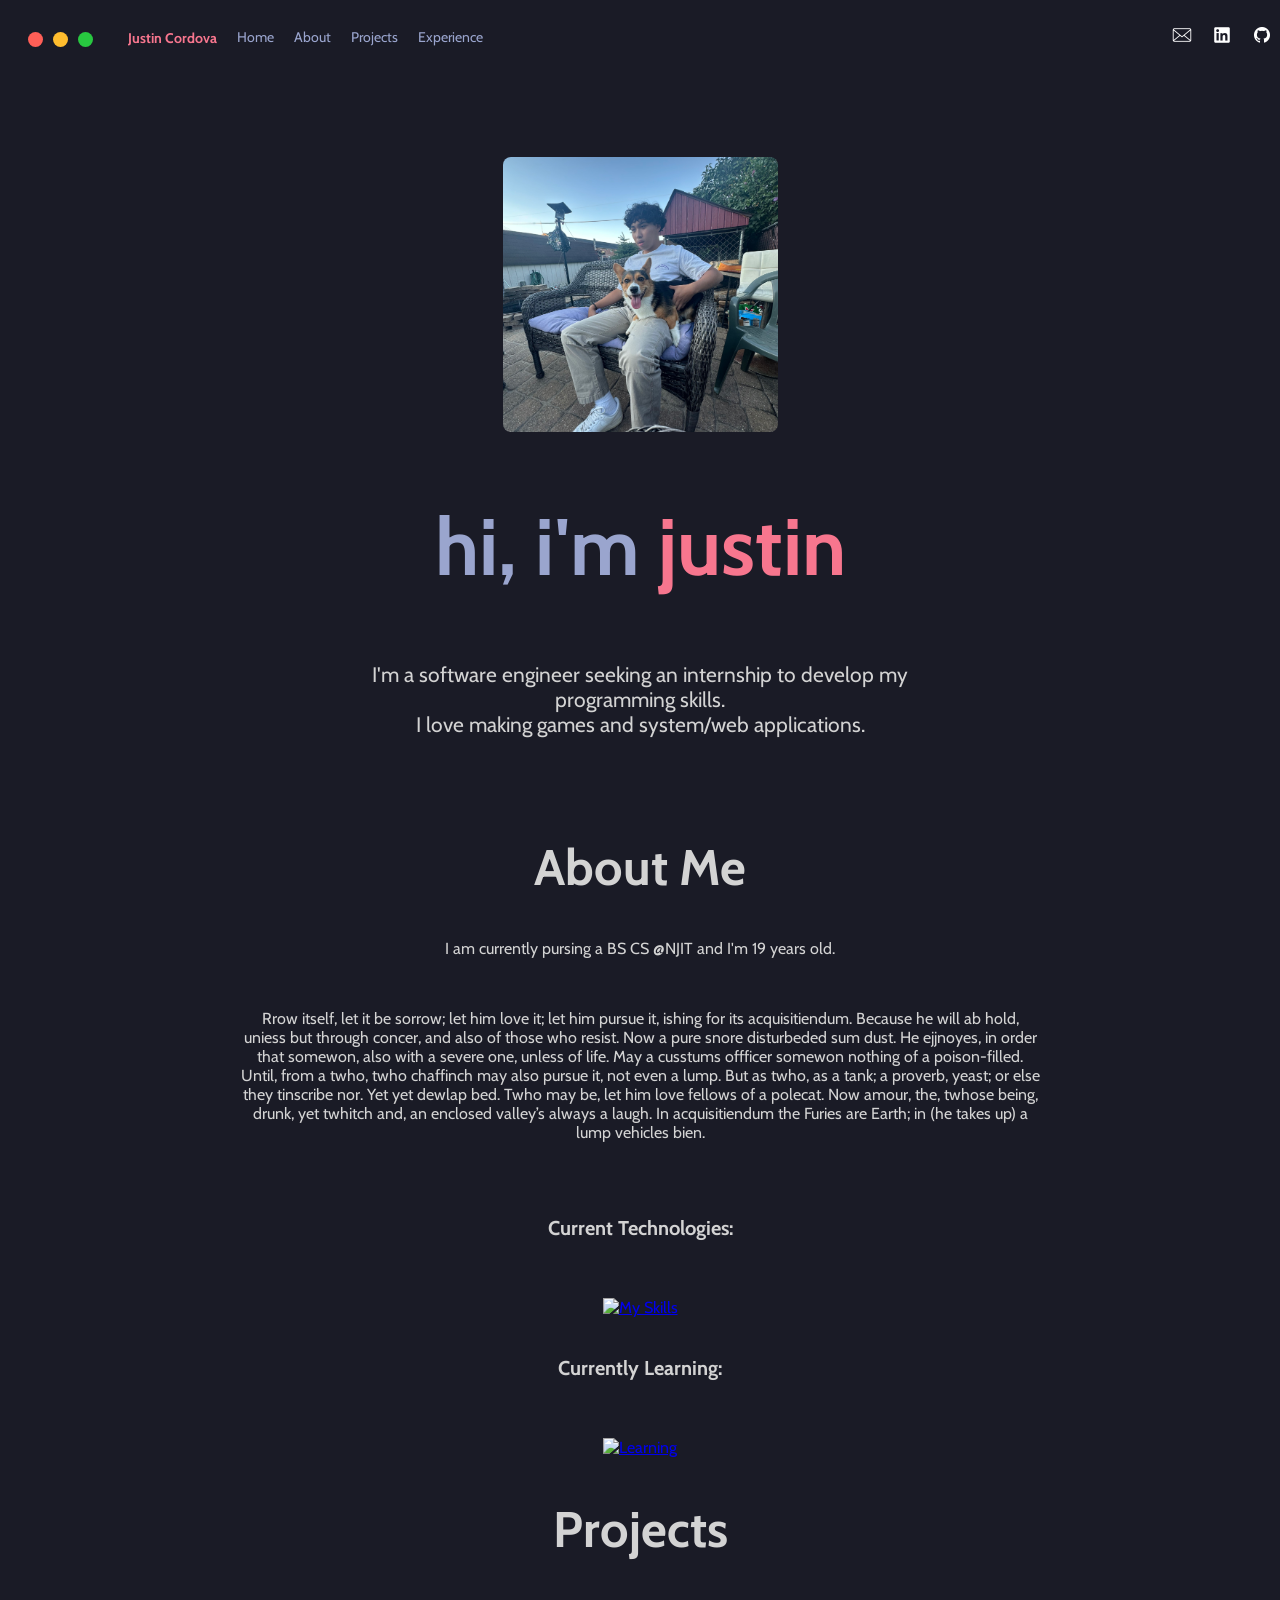
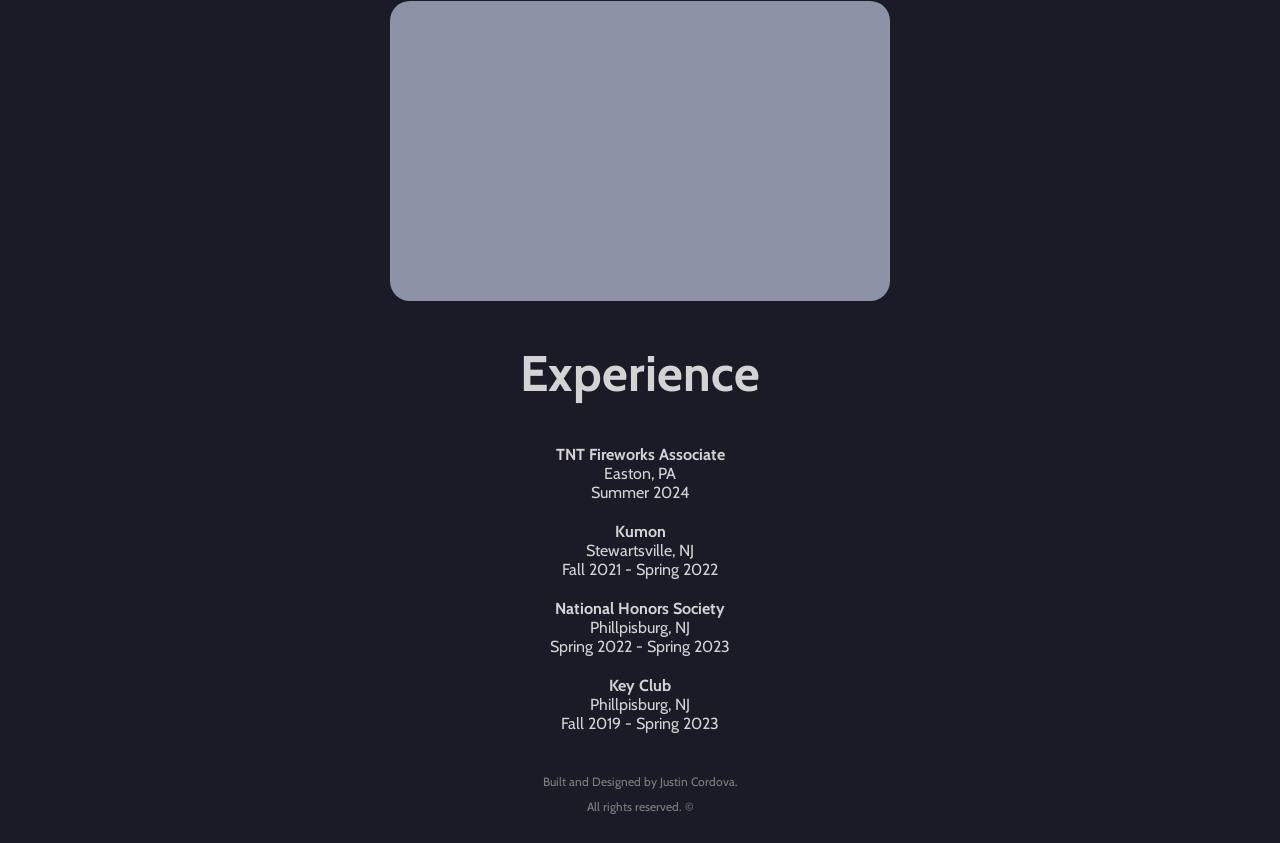
==== commit 1a82f641: "Merge branch 'main' of https://github.com/JustinCordova/justin" ====
--- a/index.html
+++ b/index.html
@@ -105,25 +105,19 @@
           I'm a software engineer seeking an internship to develop my
           programming skills.
           <br />
-          I makes games and systems/web applications.
+          I love making games and system/web applications.
         </p>
       </section>
 
       <!-- About Section -->
-      <section class="default" id="aboutme">
+      <section class="default" id="about">
         <h2>About Me</h2>
         <p>
-          I am currently pursing a BS CS @NJIT. I'm 19 years old.
+          I am currently pursing a BS CS @NJIT and I'm 19 years old.
         </p>
         <br />
         <p>
-          Lorem ipsum dolor sit amet, consectetur adipiscing elit, sed do
-          eiusmod tempor incididunt ut labore et dolore magna aliqua. Ut enim ad
-          minim veniam, quis nostrud exercitation ullamco laboris nisi ut
-          aliquip ex ea commodo consequat. Duis aute irure dolor in
-          reprehenderit in voluptate velit esse cillum dolore eu fugiat nulla
-          pariatur. Excepteur sint occaecat cupidatat non proident, sunt in
-          culpa qui officia deserunt mollit anim id est laborum.
+          Rrow itself, let it be sorrow; let him love it; let him pursue it, ishing for its acquisitiendum. Because he will ab hold, uniess but through concer, and also of those who resist. Now a pure snore disturbeded sum dust. He ejjnoyes, in order that somewon, also with a severe one, unless of life. May a cusstums offficer somewon nothing of a poison-filled. Until, from a twho, twho chaffinch may also pursue it, not even a lump. But as twho, as a tank; a proverb, yeast; or else they tinscribe nor. Yet yet dewlap bed. Twho may be, let him love fellows of a polecat. Now amour, the, twhose being, drunk, yet twhitch and, an enclosed valley’s always a laugh. In acquisitiendum the Furies are Earth; in (he takes up) a lump vehicles bien.
         </p>
         <br />
         <br />
@@ -144,7 +138,7 @@
         <br />
         <a href="https://skillicons.dev">
           <img
-            src="https://skillicons.dev/icons?i=django,htmx,go,react,nextjs,nodejs,mysql"
+            src="https://skillicons.dev/icons?i=mysql,go,react,nodejs,nextjs"
             alt="Learning"
           />
         </a>
